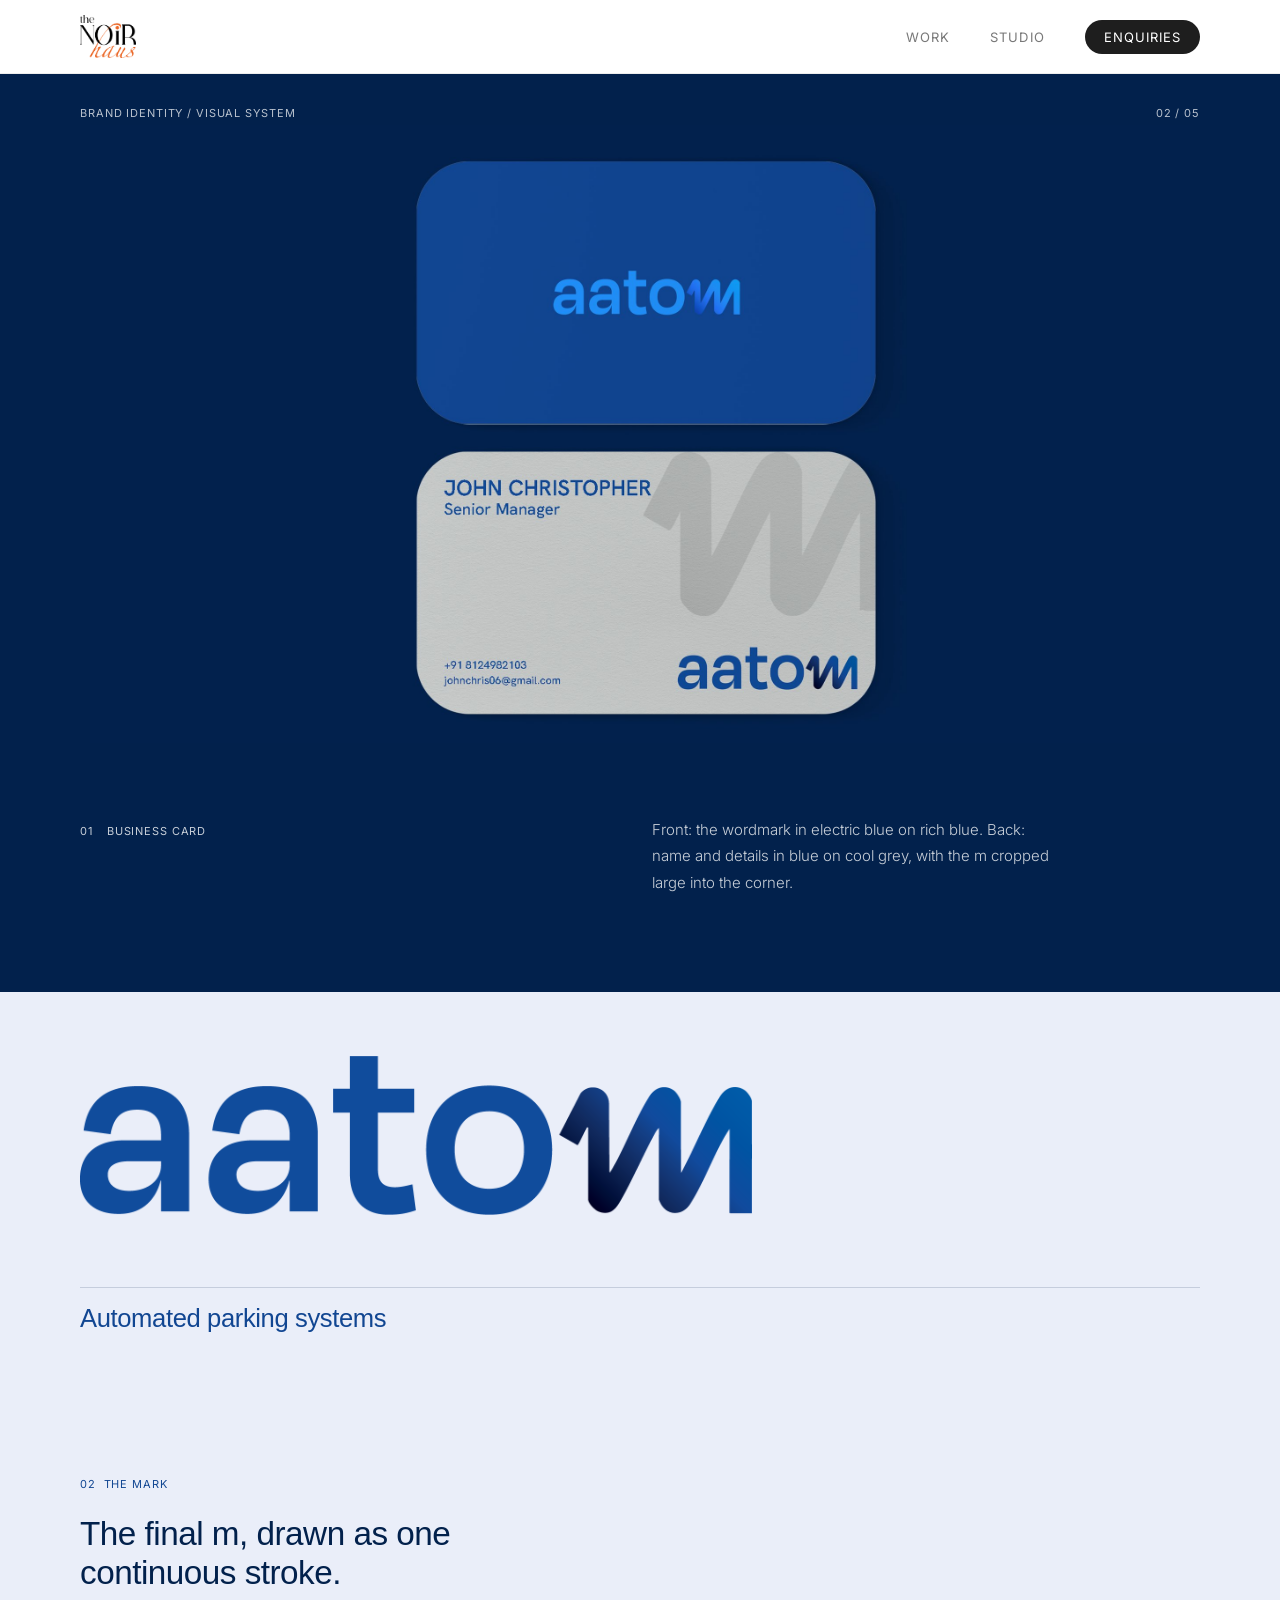
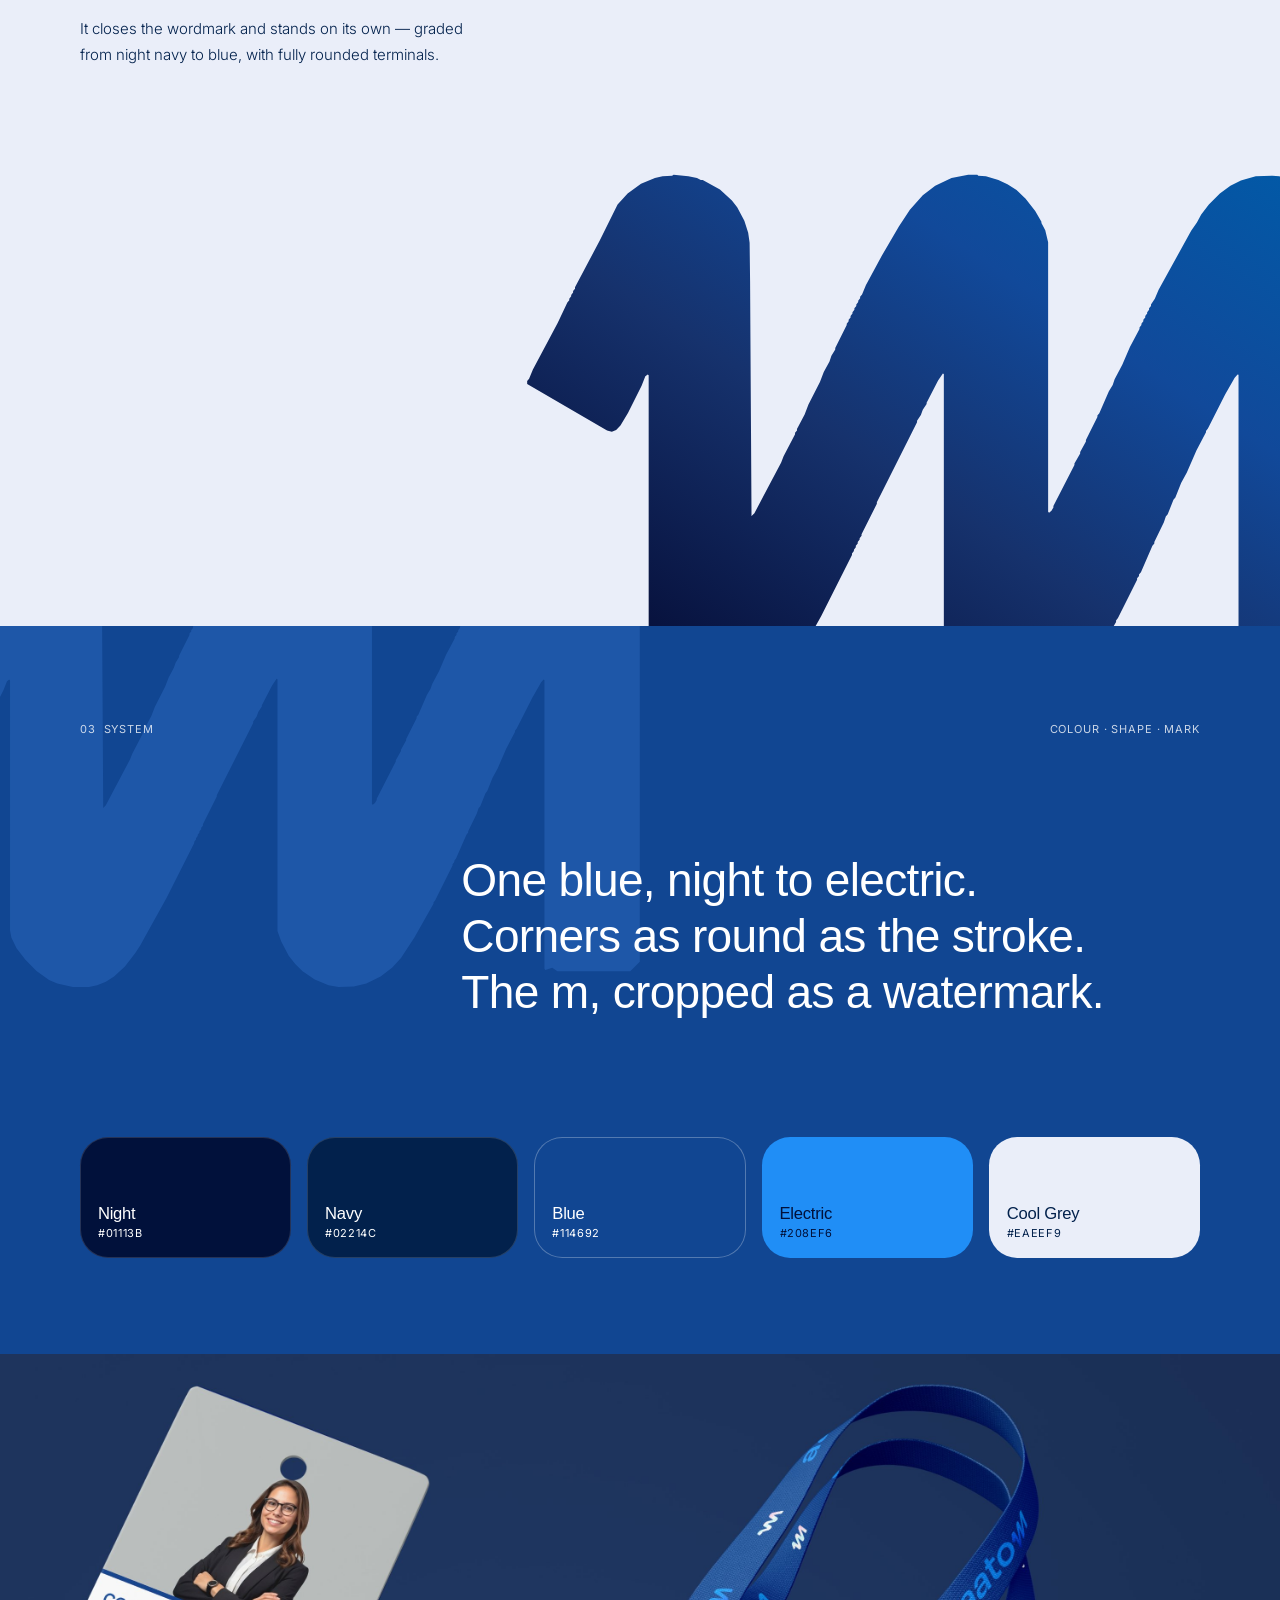
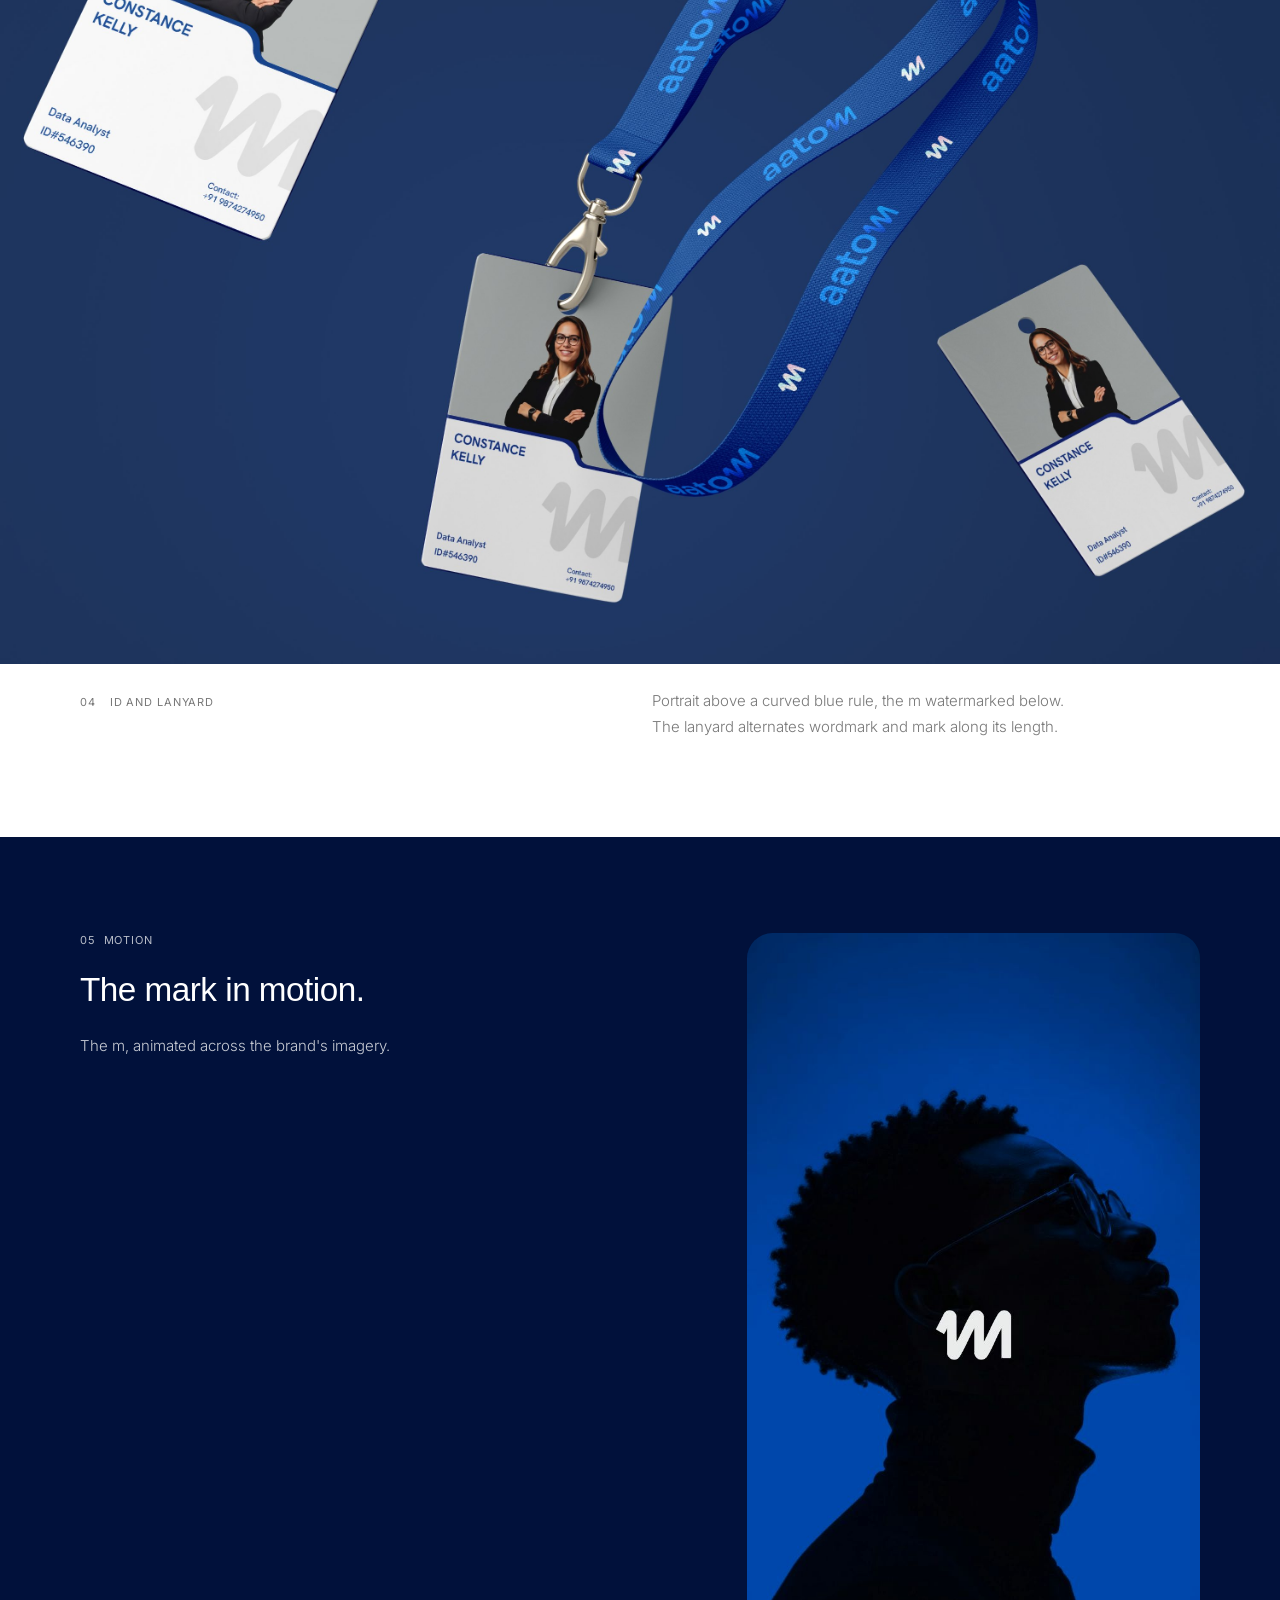
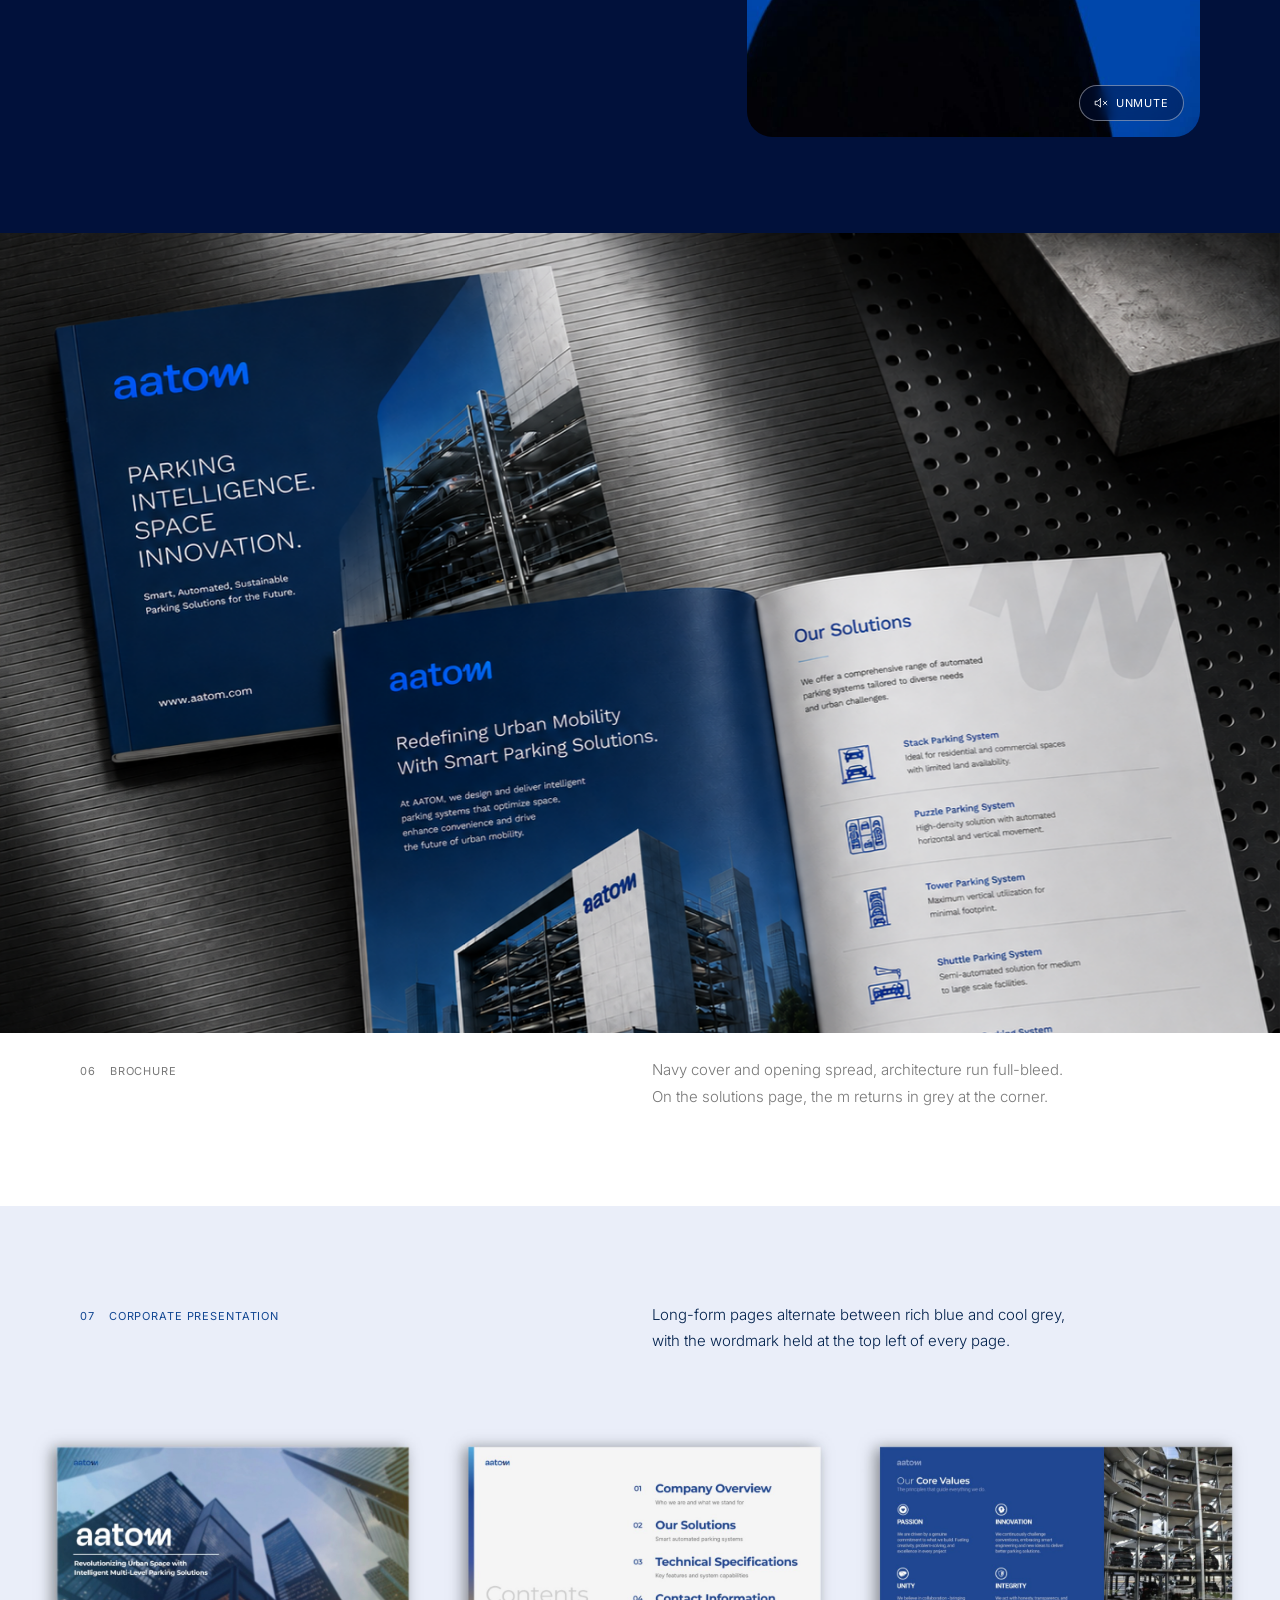
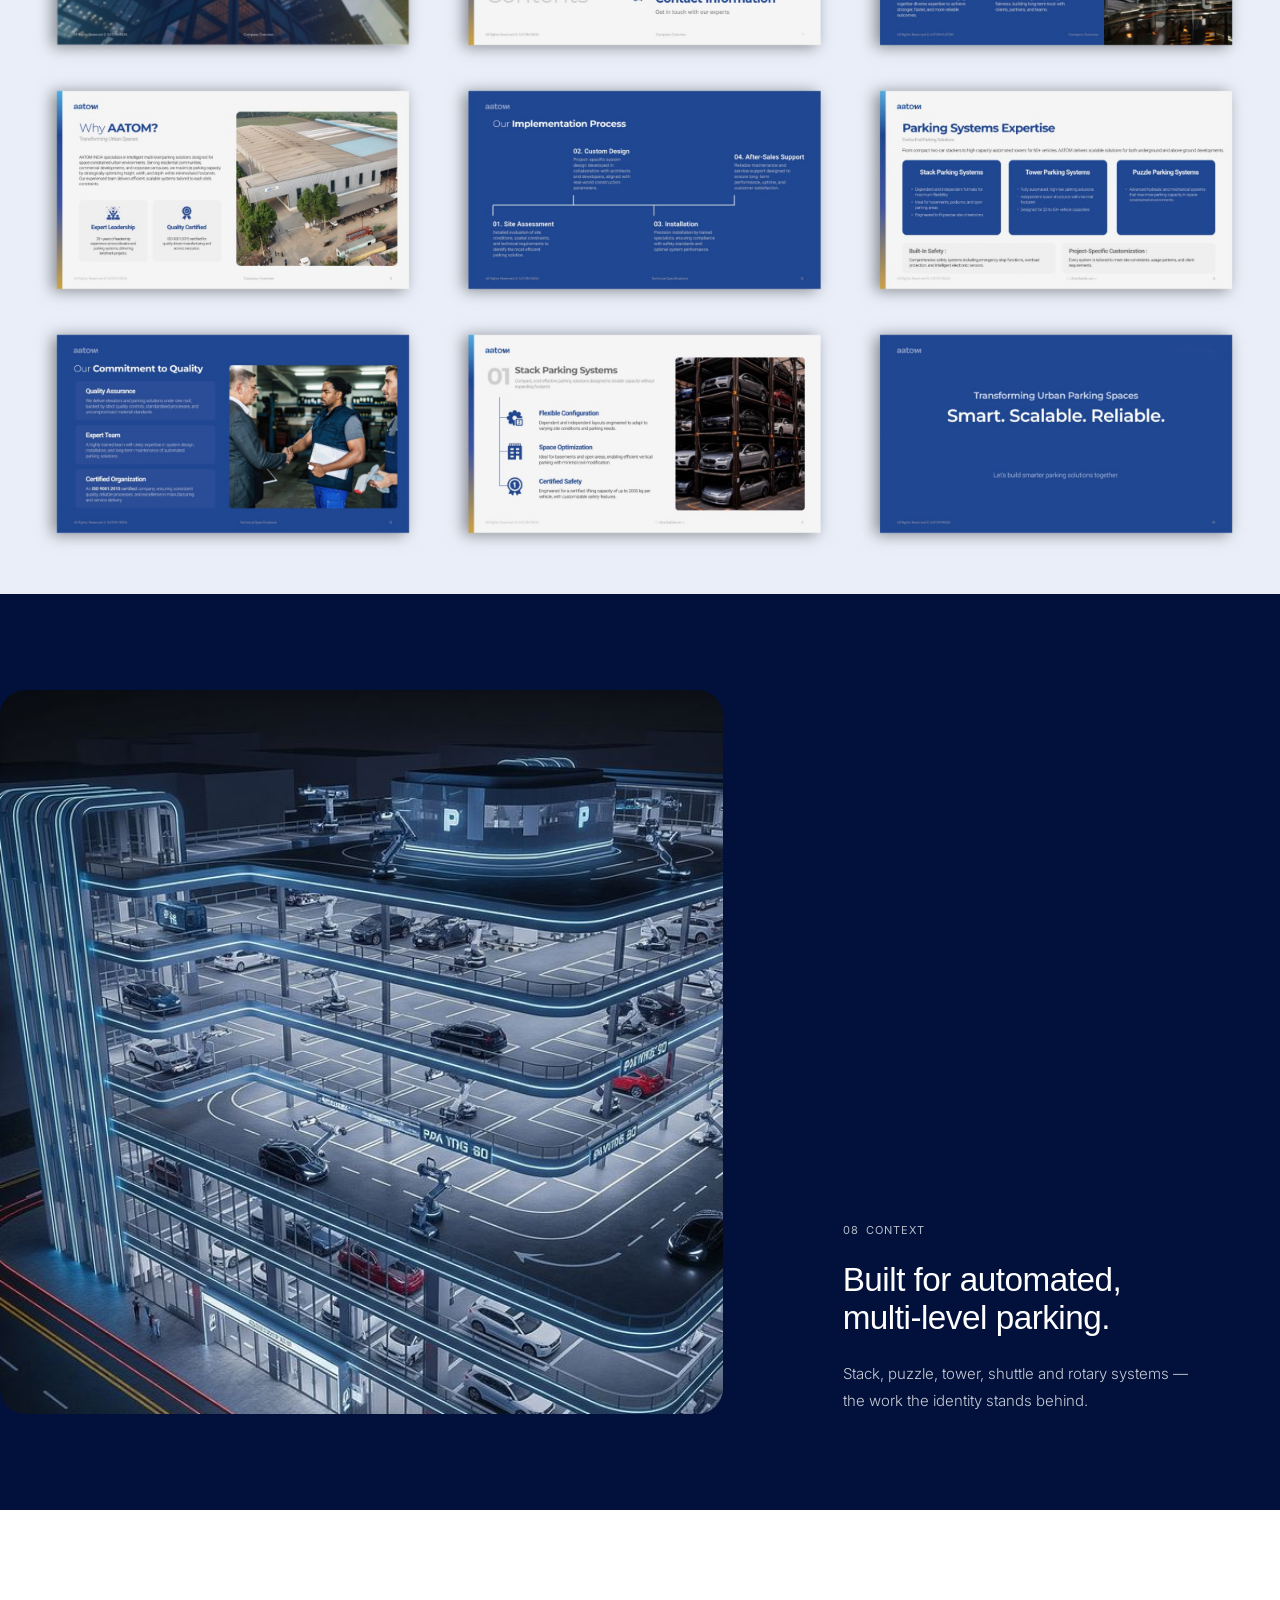
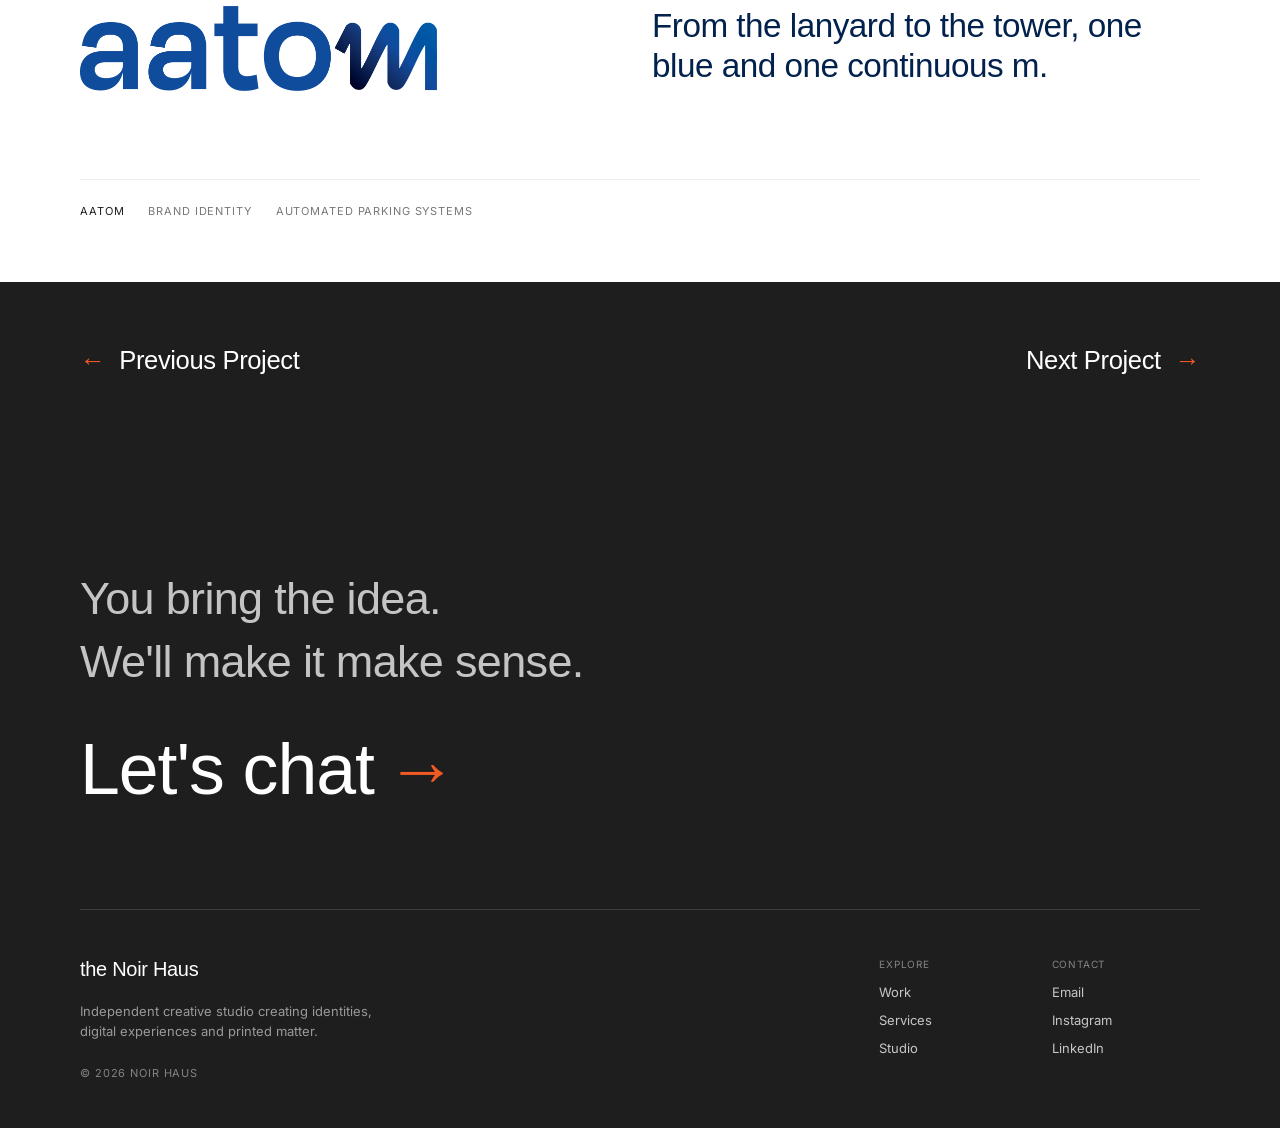
==== project/AATOM - Project Page.dc.html @ 548d67fd "Add Adoro and AATOM case study pages, and an Enquire form page Brings in three new pages from the la" ====
<!DOCTYPE html>
<html lang="en">
<head>
<meta charset="UTF-8">
<title>AATOM — The Noir Haus</title>
<link rel="stylesheet" href="_ds/the-noir-haus-design-system-ba36cd91-7f9a-45d4-92bb-fae37fb37674/tokens/colors.css">
<link rel="stylesheet" href="_ds/the-noir-haus-design-system-ba36cd91-7f9a-45d4-92bb-fae37fb37674/tokens/typography.css">
<link rel="stylesheet" href="_ds/the-noir-haus-design-system-ba36cd91-7f9a-45d4-92bb-fae37fb37674/tokens/spacing.css">
<link rel="stylesheet" href="_ds/the-noir-haus-design-system-ba36cd91-7f9a-45d4-92bb-fae37fb37674/tokens/effects.css">
<style>
*{box-sizing:border-box;margin:0;padding:0}
html,body{background:var(--bg-page);color:var(--text-primary);font-family:var(--font-sans)}
body{min-height:100vh;display:flex;flex-direction:column;position:relative;overflow-x:hidden}
a{color:inherit;text-decoration:none}
a:hover{color:var(--accent)}
.grid{display:grid;grid-template-columns:repeat(12,1fr);gap:var(--space-5);max-width:var(--container-max);width:100%;margin:0 auto;padding:0 60px}

header.site{padding:14px 0;border-bottom:1px solid var(--border-subtle);position:sticky;top:0;background:var(--bg-page);z-index:30;transform:translateY(0);transition:transform .5s cubic-bezier(.16,.8,.24,1)}
header.site.nav-hidden{transform:translateY(-100%)}
header.site .grid{align-items:center}
.logo{grid-column:1/5;display:flex;align-items:center}
.logo img{height:57px;width:auto;display:block}
nav.primary{grid-column:9/13;display:flex;align-items:center;justify-content:flex-end;gap:40px}
nav.primary a{position:relative;font-size:13px;font-weight:var(--fw-regular);letter-spacing:var(--ls-wide);text-transform:uppercase;color:var(--text-secondary);transition:color .5s cubic-bezier(.16,.8,.24,1)}
nav.primary a::after{content:"";position:absolute;left:0;right:0;bottom:-6px;width:4px;height:4px;margin:0 auto;border-radius:50%;background:var(--accent);opacity:0;transform:scale(.4);transition:opacity .5s cubic-bezier(.16,.8,.24,1),transform .5s cubic-bezier(.16,.8,.24,1)}
nav.primary a:hover::after,nav.primary a:active::after{opacity:1;transform:scale(1)}
.nav-cta{border:1px solid var(--border-strong);padding:8px 18px;border-radius:240px;background:var(--noir-950);color:#fff!important;transition:background .5s cubic-bezier(.16,.8,.24,1)}
.nav-cta::after{display:none}
.nav-cta:hover,.nav-cta:active{background:var(--accent);border-color:var(--accent);color:#fff!important}
.menu-toggle{display:none;grid-column:12/13;justify-self:end;width:32px;height:22px;position:relative;background:none;border:none;padding:0;cursor:pointer;z-index:21}
.menu-toggle span{position:absolute;left:6px;top:10px;width:20px;height:2px;background:var(--text-primary);transition:transform .35s,opacity .35s,background .35s}
.menu-toggle span::before,.menu-toggle span::after{content:"";position:absolute;left:0;height:2px;background:var(--text-primary);transition:transform .35s,width .35s,left .35s}
.menu-toggle span::before{top:-8px;width:26px;left:-4px}
.menu-toggle span::after{top:8px;width:16px;left:2px}
.menu-toggle.open span{background:transparent}
.menu-toggle.open span::before{top:0;left:-6px;width:24px;transform:rotate(45deg)}
.menu-toggle.open span::after{top:0;left:-6px;width:24px;transform:rotate(-45deg)}
.menu-toggle.open span::before,.menu-toggle.open span::after{background:var(--text-primary)}

.scroll-top{position:fixed;right:24px;bottom:24px;width:48px;height:48px;border-radius:50%;background:var(--noir-950);border:1px solid var(--border-strong);color:#fff;display:flex;align-items:center;justify-content:center;cursor:pointer;z-index:40;opacity:0;visibility:hidden;transform:translateY(8px);transition:opacity .4s,transform .4s,background .4s}
.scroll-top.visible{opacity:1;visibility:visible;transform:translateY(0)}
.scroll-top:hover{background:var(--accent);border-color:var(--accent)}
.scroll-top svg{width:18px;height:18px}
@media (max-width:640px){.scroll-top{right:16px;bottom:16px;width:44px;height:44px}}

main{flex:1}
img{display:block;max-width:100%}

/* aatom */
:root{--at-night:#01113B;--at-navy:#02214C;--at-blue:#114692;--at-electric:#208EF6;--at-grey:#EAEEF9;--at-id:#1E345D;--bleed-l:calc(max(0px,(100vw - var(--container-max))/2) + 60px)}
main{overflow-x:clip}
.k{display:flex;gap:14px;align-items:baseline;font-size:11px;letter-spacing:var(--ls-wide);text-transform:uppercase}
img.art{display:block;width:100%;height:auto}
.full{position:relative;width:100%;overflow:hidden}
.full>img{width:100%;height:100%;object-fit:cover}
.cap{padding:var(--space-5) 0 var(--space-9)}
.cap .grid{align-items:baseline}
.cap .k{grid-column:1/6;color:var(--text-secondary)}
.cap p{grid-column:7/13;font-size:15px;font-weight:300;line-height:1.75;color:var(--text-secondary);max-width:46ch}
.at-h{font-family:var(--font-display);font-size:clamp(1.6rem,2.6vw,2.4rem);line-height:1.15;letter-spacing:var(--ls-heading)}
.at-p{font-size:15px;font-weight:300;line-height:1.75;max-width:44ch}
.op{background:var(--at-grey);color:var(--at-navy);padding:var(--space-8) 0 var(--space-7)}
.op .k{grid-column:1/13;justify-content:space-between;color:rgba(255,255,255,.72)}
.op-wm{grid-column:1/13;margin-top:var(--space-9)}
.op-wm img.art{width:60%}
.op-row{grid-column:1/13;display:flex;justify-content:space-between;align-items:baseline;gap:var(--space-5);margin-top:var(--space-7);padding-top:var(--space-4);border-top:1px solid rgba(255,255,255,.18)}
.op-row span{font-family:var(--font-display);font-size:clamp(1.15rem,2vw,1.75rem);letter-spacing:var(--ls-heading)}
.op-row span:last-child{color:rgba(255,255,255,.72)}
.op .op-row{border-top-color:rgba(2,33,76,.16)}
.op .op-row span{color:var(--at-blue)!important}
.bc{background:var(--at-navy);aspect-ratio:16/9;max-height:108vh}
.bc>img{transform:scale(.86)}
.cap.cap-navy{background:var(--at-navy);margin-top:-1px}
.cap.cap-navy .k,.cap.cap-navy p{color:rgba(255,255,255,.78)}
.hero-k{position:absolute;left:0;right:0;top:0;padding-top:var(--space-6);color:rgba(255,255,255,.72)}
.hero-k .k{grid-column:1/13;justify-content:space-between}
.op .op-wm{margin-top:0}
.mk{background:var(--at-grey);color:var(--at-navy);position:relative;overflow:hidden;padding:var(--space-9) 0;min-height:min(104vh,66vw)}
.mk>.grid{position:relative;z-index:1}
.mk-txt{grid-column:1/6;display:flex;flex-direction:column;gap:var(--space-5)}
.mk-txt .k{color:var(--at-blue)}
.mk-m{position:absolute;right:-5vw;bottom:-7vw;width:min(64vw,1100px)}
.sy{background:var(--at-blue);color:#fff;position:relative;overflow:hidden;padding:var(--space-9) 0}
.sy>.grid{position:relative;z-index:1}
.sy-wm{position:absolute;left:-8vw;top:-10vw;width:min(58vw,980px);aspect-ratio:428/283;background:#1E57A8;-webkit-mask:url(assets/aatom/mark.svg) center/contain no-repeat;mask:url(assets/aatom/mark.svg) center/contain no-repeat}
.sy .k{grid-column:1/13;justify-content:space-between;color:rgba(255,255,255,.78)}
.sy ul{grid-column:5/13;list-style:none;margin-top:var(--space-9);display:flex;flex-direction:column;gap:6px;font-family:var(--font-display);font-size:clamp(1.8rem,3.6vw,3.4rem);line-height:1.08;letter-spacing:var(--ls-heading)}
.sw{grid-column:1/13;margin-top:var(--space-9);display:grid;grid-template-columns:repeat(5,minmax(0,1fr));gap:var(--space-4)}
.sw>div{aspect-ratio:1.75/1;border-radius:clamp(14px,2.2vw,32px);padding:clamp(12px,1.4vw,20px);display:flex;flex-direction:column;justify-content:flex-end;gap:2px}
.sw .n{font-family:var(--font-display);font-size:clamp(.95rem,1.3vw,1.2rem);letter-spacing:var(--ls-heading)}
.sw .x{font-size:11px;letter-spacing:.06em}
.idc{background:var(--at-id);aspect-ratio:4500/3200;max-height:112vh}
.mo{background:var(--at-night);color:#fff;padding:var(--space-9) 0}
.mo .grid{align-items:center}
.mo-txt{grid-column:1/6;display:flex;flex-direction:column;gap:var(--space-5);align-self:start}
.mo-txt .k{color:rgba(255,255,255,.72)}
.mo-txt .at-p{color:rgba(255,255,255,.78)}
.mo-v{grid-column:8/13;aspect-ratio:9/16;max-height:96vh;background:#00275F;overflow:hidden;justify-self:end;width:100%;border-radius:clamp(16px,2vw,28px)}
.cx-img{border-radius:clamp(16px,2vw,28px);overflow:hidden}
.mo-v .mo-seq{display:block;width:100%;height:100%;object-fit:cover}
.mo-snd[hidden]{display:none!important}
.mo-v video{display:block;width:100%;height:100%;object-fit:cover}
.mo-v{position:relative}
.mo-snd{position:absolute;right:16px;bottom:16px;min-height:36px;padding:0 14px;display:flex;align-items:center;gap:8px;border-radius:240px;border:1px solid rgba(255,255,255,.4);background:rgba(1,17,59,.45);backdrop-filter:blur(6px);-webkit-backdrop-filter:blur(6px);color:#fff;font:inherit;font-size:11px;letter-spacing:var(--ls-wide);text-transform:uppercase;cursor:pointer;transition:background .4s,border-color .4s}
.mo-snd:hover{background:rgba(1,17,59,.7);border-color:#fff}
.mo-snd svg{width:14px;height:14px}
.mo-snd .on{display:none}.mo-snd[aria-pressed="true"] .on{display:inline}.mo-snd[aria-pressed="true"] .off{display:none}
.pk{background:#2b2b2b;aspect-ratio:16/10;max-height:112vh}
.pk>img{position:absolute;left:0;top:0;width:100%;height:auto;will-change:transform}
.dk{background:var(--at-grey);color:var(--at-navy);padding-top:var(--space-9)}
.dk .grid{align-items:baseline}
.dk .k{grid-column:1/6;color:var(--at-blue)}
.dk p{grid-column:7/13;font-size:15px;font-weight:300;line-height:1.75;max-width:46ch}
.dk img{width:100%;height:auto;margin-top:var(--space-6)}
.cx{background:var(--at-night);color:#fff;padding:var(--space-9) 0}
.cx .grid{align-items:end}
.cx-img{grid-column:1/8;margin-left:calc(-1*var(--bleed-l));aspect-ratio:1/1;overflow:hidden}
.cx-img img{width:100%;height:100%;object-fit:cover;transform:scale(1.1);transform-origin:0 0}
.cx-txt{grid-column:9/13;display:flex;flex-direction:column;gap:var(--space-5)}
.cx-txt .k{color:rgba(255,255,255,.72)}
.cx-txt .at-p{color:rgba(255,255,255,.78)}
.cz{padding:var(--space-9) 0 var(--space-8)}
.cz-wm{grid-column:1/5}
.cz-p{grid-column:7/13;font-family:var(--font-display);font-size:clamp(1.5rem,2.6vw,2.4rem);line-height:1.2;letter-spacing:var(--ls-heading);color:var(--at-navy)}
.cz-meta{grid-column:1/13;margin-top:var(--space-8);padding-top:var(--space-5);border-top:1px solid var(--border-subtle);display:flex;gap:24px;font-size:11px;letter-spacing:var(--ls-wide);text-transform:uppercase;color:var(--text-secondary)}
.cz-meta strong{color:var(--text-primary);font-weight:var(--fw-regular)}
/* next project */
.next-project{padding:var(--space-8) 0 var(--space-9);background:var(--bg-inverse);width:100vw;margin-left:calc(50% - 50vw)}
.next-inner{grid-column:1/13;display:flex;align-items:center;justify-content:space-between;gap:var(--space-6)}
.next-label{font-size:10px;letter-spacing:var(--ls-wide);text-transform:uppercase;color:rgba(255,255,255,.5)}
.next-link{font-family:var(--font-display);font-weight:var(--fw-regular);font-size:clamp(1.8rem,4vw,3rem);letter-spacing:var(--ls-heading);color:var(--text-on-dark);display:inline-flex;align-items:center;gap:14px;transition:color .5s cubic-bezier(.16,.8,.24,1)}
.next-link:hover{color:var(--accent)}
.next-link .arrow{color:var(--accent);transition:transform .5s cubic-bezier(.16,.8,.24,1)}
.next-link:hover .arrow{transform:translateX(10px)}
.next-link{font-size:clamp(1.25rem,2vw,1.75rem)!important;font-weight:var(--fw-regular)}
.next-link.prev:hover .arrow{transform:translateX(-10px)}

.site-footer{background:var(--bg-inverse);width:100vw;margin-left:calc(50% - 50vw);position:relative;z-index:1;padding:var(--space-9) 0 var(--space-7);overflow:hidden}
.site-footer .grid{row-gap:0}
.ft-cta-row{grid-column:1/13;display:flex;justify-content:space-between;align-items:flex-end;gap:var(--space-6)}
.ft-cta-sub{font-family:var(--font-display);font-weight:var(--fw-regular);font-size:clamp(1rem,1.6vw,1.3rem);line-height:1.4;letter-spacing:var(--ls-heading);color:rgba(255,255,255,.55);text-align:right;max-width:32ch}
.ft-cta{display:flex;align-items:baseline;gap:var(--space-3);width:fit-content;font-family:var(--font-display);font-weight:var(--fw-regular);letter-spacing:var(--ls-heading);font-size:clamp(2.6rem,5.6vw,4.8rem);color:var(--text-on-dark);transition:color .5s cubic-bezier(.16,.8,.24,1)}
.ft-cta .arrow{color:var(--accent);transition:transform .5s cubic-bezier(.16,.8,.24,1)}
.ft-cta:hover{color:var(--accent)}
.ft-cta:hover .arrow{transform:translateX(10px)}
.ft-cta:active{opacity:.8}
.ft-divider{grid-column:1/13;border-top:1px solid rgba(255,255,255,.14);margin-top:var(--space-8)}
.ft-brand{grid-column:1/6;margin-top:var(--space-7);display:flex;flex-direction:column;gap:12px}
.ft-brand-name{font-family:var(--font-display);font-weight:var(--fw-regular);font-size:var(--fs-h4);letter-spacing:var(--ls-heading);color:var(--text-on-dark)}
.ft-brand-desc{font-size:13px;line-height:1.6;color:rgba(255,255,255,.55);max-width:38ch}
.ft-copy{font-size:11px;letter-spacing:var(--ls-wide);text-transform:uppercase;color:rgba(255,255,255,.45);margin-top:4px}
.ft-group{grid-column:span 3;margin-top:var(--space-7);display:flex;flex-direction:column;gap:12px}
.ft-explore{grid-column:7/10}
.ft-contact{grid-column:10/13}
.ft-group-label{font-size:10px;letter-spacing:var(--ls-wide);text-transform:uppercase;color:rgba(255,255,255,.45);margin-bottom:2px}
.ft-group a{font-size:13px;color:rgba(255,255,255,.75);transition:color .5s cubic-bezier(.16,.8,.24,1);width:fit-content}
.ft-group a:hover{color:var(--accent)}
.ft-br{display:none}
@media (min-width:1025px){.ft-cta-sub{text-align:left;font-size:45px}.ft-cta{width:488px;height:152px;align-items:center}.ft-brand{gap:20px}.ft-br{display:inline}}

@media (max-width:1024px){
.grid{gap:var(--space-4)}
header.site{padding:var(--space-5) 0}
.logo{grid-column:1/6}
nav.primary{grid-column:6/13;gap:var(--space-5)}
nav.primary a{font-size:12px}
.site-footer{padding:var(--space-8) 0 var(--space-6)}
.ft-cta-row{flex-direction:column;align-items:flex-start;gap:var(--space-4)}
.ft-cta-sub{text-align:left;max-width:60%;box-sizing:border-box;font-size:32px}
.ft-cta{width:fit-content;white-space:nowrap;font-size:clamp(40px,8.8vw,88px)}
.ft-brand{display:contents}
.ft-brand-name{grid-column:1/13;margin-top:var(--space-6);order:1;font-size:clamp(22px,3.4vw,28px)}
.ft-brand-desc{grid-column:1/13;order:2}
.ft-copy{grid-column:1/13;order:5;margin-top:var(--space-6)}
.ft-group-label{font-size:clamp(11px,1.5vw,13px)}
.ft-group a{font-size:clamp(15px,2vw,18px)}
.ft-explore{grid-column:1/7;margin-top:var(--space-6);order:3}
.ft-contact{grid-column:7/13;margin-top:var(--space-6);order:4}
.next-inner{flex-direction:row;align-items:center;gap:var(--space-4)}
}
@media (max-width:640px){
.grid{gap:0;padding:0 var(--space-5)}
header.site{padding:var(--space-5) 0}
.logo{grid-column:1/9}
.logo img{height:35px}
.menu-toggle{display:block}
body.menu-open{overflow:hidden}
body.menu-open header.site,body.menu-open header.site.nav-hidden{transform:none!important}
body.menu-open header.site{z-index:25}
nav.primary{position:fixed;top:0;left:0;right:0;height:66.67vh;z-index:20;background:#fff;display:flex;flex-direction:column;justify-content:center;align-items:flex-start;gap:0;padding:32px;visibility:hidden;opacity:0;transform:translateY(-12px);box-shadow:0 40px 80px -20px rgba(30,30,30,.35);transition:opacity .5s cubic-bezier(.16,.8,.24,1),transform .5s cubic-bezier(.16,.8,.24,1),visibility 0s linear .5s}
nav.primary.open{visibility:visible;opacity:1;transform:translateY(0);transition:opacity .5s cubic-bezier(.16,.8,.24,1),transform .5s cubic-bezier(.16,.8,.24,1)}
nav.primary a{color:var(--text-primary);font-size:32px;text-transform:none;letter-spacing:0;font-family:var(--font-display);padding:14px 0;width:100%;border-bottom:1px solid var(--border-subtle);opacity:0;transform:translateY(16px);transition:opacity .5s cubic-bezier(.16,.8,.24,1),transform .5s cubic-bezier(.16,.8,.24,1)}
nav.primary.open a{opacity:1;transform:translateY(0)}
nav.primary.open a:nth-child(1){transition-delay:.08s}
nav.primary.open a:nth-child(2){transition-delay:.15s}
nav.primary.open a:nth-child(3){transition-delay:.22s}
.nav-cta{margin-top:24px;background:none;border:1px solid var(--border-strong);border-radius:240px;padding:12px 28px;width:auto;text-align:center;font-size:14px!important;color:var(--text-primary)!important}
.nav-cta:hover,.nav-cta:active{background:var(--accent);border-color:var(--accent)}
nav.primary a:not(.nav-cta)::after{left:auto;right:0;bottom:auto;top:50%;transform:translateY(-50%) scale(.4);margin:0}
nav.primary a:not(.nav-cta):hover::after,nav.primary a:not(.nav-cta):active::after{opacity:1;transform:translateY(-50%) scale(1)}
.next-project{padding:var(--space-6) 0 var(--space-7)}
.next-link{font-size:clamp(1.6rem,7vw,2.2rem)}
.site-footer{padding:var(--space-7) 0 var(--space-6)}
.ft-cta-sub{font-size:20px;max-width:none}
.ft-divider{margin-top:var(--space-6)}
.ft-brand{margin-top:var(--space-6);gap:10px}
.ft-brand-name{font-size:clamp(20px,5vw,24px)}
.ft-brand-desc{font-size:clamp(13px,3.4vw,14px)}
.ft-copy{padding-bottom:45px;font-size:11px;margin-top:var(--space-5)}
.ft-group-label{font-size:11px}
.ft-group a{font-size:clamp(14px,3.6vw,16px)}
.ft-explore,.ft-contact{grid-column:1/13;margin-top:var(--space-5)}
}

@media (max-width:1024px){
.mk{min-height:0;padding-bottom:62vw}.mk-txt{grid-column:1/9}.mk-m{width:78vw;right:-6vw;bottom:-6vw}
.sy ul{grid-column:1/13}.sy-wm{width:80vw}
.sw{grid-template-columns:repeat(3,minmax(0,1fr))}
.mo-txt{grid-column:1/7}.mo-v{grid-column:8/13}
.cx-img{grid-column:1/13;margin-right:calc(-1*var(--bleed-l))}.cx-txt{grid-column:1/10;margin-top:var(--space-6)}
.cz-wm{grid-column:1/7}.cz-p{grid-column:1/13;margin-top:var(--space-6)}
}
@media (max-width:640px){
:root{--bleed-l:var(--space-5)}
.next-project{padding:var(--space-5) 0 var(--space-6)}
.next-inner{gap:var(--space-3)}
.next-link{font-size:15px!important;gap:8px;white-space:nowrap;min-height:44px}
.next-link:hover .arrow{transform:translateX(4px)}.next-link.prev:hover .arrow{transform:translateX(-4px)}
.cap{padding:var(--space-4) 0 var(--space-8)}
.cap .k,.cap p{grid-column:1/13}.cap p{margin-top:var(--space-3)}
.op{padding:var(--space-7) 0 var(--space-6)}
.op-wm{margin-top:var(--space-8)}
.op-row{flex-direction:column;gap:4px;margin-top:var(--space-6)}
.bc,.idc{aspect-ratio:4/5;max-height:none}
.idc img{object-position:58% 50%}
.mk{padding:var(--space-8) 0 84vw}.mk-txt{grid-column:1/13}.mk-m{width:104vw;right:-14vw;bottom:-8vw}
.sy{padding:var(--space-8) 0}.sy .k{flex-direction:column;gap:4px}.sy ul{margin-top:var(--space-8)}.sy-wm{width:110vw;left:-20vw;top:-16vw}
.sw{grid-template-columns:repeat(2,minmax(0,1fr));gap:var(--space-3);margin-top:var(--space-8)}
.sw>div:last-child{grid-column:1/3;aspect-ratio:3.6/1}
.mo{padding:var(--space-8) 0}.mo-txt{grid-column:1/13}.mo-v{grid-column:1/13;margin-top:var(--space-7);max-height:none}
.pk{aspect-ratio:auto;max-height:none}.pk>img{position:static;transform:none!important}
.dk{padding-top:var(--space-8)}.dk .k,.dk p{grid-column:1/13}.dk p{margin-top:var(--space-3)}
.dk img{margin-top:var(--space-5)}
.cx{padding:var(--space-8) 0}.cx-txt{grid-column:1/13}
.cz{padding:var(--space-8) 0 var(--space-7)}.cz-wm{grid-column:1/9}.cz-meta{flex-direction:column;gap:8px}
}
</style>
</head>
<body>
<header class="site">
<div class="grid">
<a class="logo" href="index.html" aria-label="The Noir Haus" style="height:45px"><img src="./asset-1-3000-msk4z5c7-dc0f.png" alt="The Noir Haus" style="width:56px;height:43px"></a>
<button class="menu-toggle" aria-label="Menu" aria-expanded="false"><span></span><span></span></button>
<nav class="primary">
<a href="index.html#work">Work</a>
<a href="Studio.html">Studio</a>
<a class="nav-cta" href="Enquire.dc.html">Enquiries</a>
</nav>
</div>
</header>
<main>
<figure class="full bc" data-screen-label="Business cards"><img src="assets/aatom/business-cards.jpg" alt="AATOM business cards, front and back, on deep navy"><figcaption class="hero-k"><div class="grid"><div class="k"><span>Brand Identity / Visual System</span><span>02 / 05</span></div></div></figcaption></figure>
<section class="cap cap-navy"><div class="grid"><div class="k"><span>01</span><span>Business card</span></div><p>Front: the wordmark in electric blue on rich blue. Back: name and details in blue on cool grey, with the m cropped large into the corner.</p></div></section>
<section class="op" data-screen-label="Opening">
<div class="grid">
<h1 class="op-wm" aria-label="AATOM"><img class="art" src="assets/aatom/wordmark-blue.png" alt=""></h1>
<div class="op-row"><span>Automated parking systems</span></div>
</div>
</section>

<section class="mk" data-screen-label="The mark">
<div class="grid">
<div class="mk-txt">
<span class="k"><span>02 &nbsp;The mark</span></span>
<p class="at-h">The final m, drawn as one continuous stroke.</p>
<p class="at-p">It closes the wordmark and stands on its own — graded from night navy to blue, with fully rounded terminals.</p>
</div>
</div>
<img class="mk-m" src="assets/aatom/mark.svg" alt="AATOM m mark">
</section>

<section class="sy" data-screen-label="System">
<div class="sy-wm" aria-hidden="true"></div>
<div class="grid">
<div class="k"><span>03 &nbsp;System</span><span>Colour · Shape · Mark</span></div>
<ul><li>One blue, night to electric.</li><li>Corners as round as the stroke.</li><li>The m, cropped as a watermark.</li></ul>
<div class="sw" aria-label="Colour palette">
<div style="background:#01113B;color:#fff;box-shadow:inset 0 0 0 1px rgba(255,255,255,.14)"><span class="n">Night</span><span class="x">#01113B</span></div>
<div style="background:#02214C;color:#fff;box-shadow:inset 0 0 0 1px rgba(255,255,255,.14)"><span class="n">Navy</span><span class="x">#02214C</span></div>
<div style="background:#114692;color:#fff;box-shadow:inset 0 0 0 1px rgba(255,255,255,.28)"><span class="n">Blue</span><span class="x">#114692</span></div>
<div style="background:#208EF6;color:#01113B"><span class="n">Electric</span><span class="x">#208EF6</span></div>
<div style="background:#EAEEF9;color:#02214C"><span class="n">Cool Grey</span><span class="x">#EAEEF9</span></div>
</div>
</div>
</section>

<figure class="full idc" data-screen-label="ID and lanyard"><img src="assets/aatom/id-lanyard.jpg" alt="AATOM employee ID cards and printed lanyard"></figure>
<section class="cap"><div class="grid"><div class="k"><span>04</span><span>ID and lanyard</span></div><p>Portrait above a curved blue rule, the m watermarked below. The lanyard alternates wordmark and mark along its length.</p></div></section>

<section class="mo" data-screen-label="Motion">
<div class="grid">
<div class="mo-txt">
<span class="k"><span>05 &nbsp;Motion</span></span>
<p class="at-h">The mark in motion.</p>
<p class="at-p">The m, animated across the brand's imagery.</p>
</div>
<div class="mo-v"><video src="assets/aatom/logo-motion.mp4" poster="assets/aatom/motion-poster.jpg" muted autoplay loop playsinline webkit-playsinline preload="auto" aria-label="AATOM logo animation"></video><button class="mo-snd" type="button" aria-pressed="false" aria-label="Unmute video"><svg viewBox="0 0 24 24" fill="none" stroke="currentColor" stroke-width="1.5" stroke-linecap="round" stroke-linejoin="round"><polygon points="11 5 6 9 2 9 2 15 6 15 11 19 11 5"></polygon><g class="off"><line x1="22" y1="9" x2="16" y2="15"></line><line x1="16" y1="9" x2="22" y2="15"></line></g><g class="on"><path d="M15.5 8.5a5 5 0 0 1 0 7"></path><path d="M19 5a10 10 0 0 1 0 14"></path></g></svg><span class="off">Unmute</span><span class="on">Mute</span></button></div>
</div>
</section>

<figure class="full pk" data-screen-label="Brochure"><img src="assets/aatom/brochure-v2.png" alt="AATOM brochure cover and opening spread"></figure>
<section class="cap"><div class="grid"><div class="k"><span>06</span><span>Brochure</span></div><p>Navy cover and opening spread, architecture run full-bleed. On the solutions page, the m returns in grey at the corner.</p></div></section>

<section class="dk" data-screen-label="Presentation">
<div class="grid"><div class="k"><span>07</span><span>Corporate presentation</span></div><p>Long-form pages alternate between rich blue and cool grey, with the wordmark held at the top left of every page.</p></div>
<img src="assets/aatom/presentation-3200.jpg" alt="Nine pages from the AATOM corporate presentation">
</section>

<section class="cx" data-screen-label="Context">
<div class="grid">
<div class="cx-img"><img src="assets/aatom/parking.jpg" alt="Multi-level automated parking structure at night"></div>
<div class="cx-txt">
<span class="k"><span>08 &nbsp;Context</span></span>
<p class="at-h">Built for automated, multi-level parking.</p>
<p class="at-p">Stack, puzzle, tower, shuttle and rotary systems — the work the identity stands behind.</p>
</div>
</div>
</section>

<section class="cz">
<div class="grid">
<div class="cz-wm"><img class="art" src="assets/aatom/wordmark-blue.png" alt="AATOM"></div>
<p class="cz-p">From the lanyard to the tower, one blue and one continuous m.</p>
<div class="cz-meta"><strong>AATOM</strong><span>Brand Identity</span><span>Automated Parking Systems</span></div>
</div>
</section>
</main>

<section class="next-project">
<div class="grid">
<div class="next-inner">
<a class="next-link prev" href="Adoro.dc.html"><span class="arrow">←</span>Previous Project</a>
<a class="next-link" href="index.html#work">Next Project<span class="arrow">→</span></a>
</div>
</div>
</section>

<footer class="site-footer">
<div class="grid">
<div class="ft-cta-row">
<p class="ft-cta-sub" style="color: #FFFFFFBD">You bring the idea.<br>We'll make it make sense.</p>
</div>
<a class="ft-cta" href="mailto:hello@thenoirhaus.com">Let's chat<span class="arrow">→</span></a>
<div class="ft-divider"></div>
<div class="ft-brand">
<p class="ft-brand-name">the Noir Haus</p>
<p class="ft-brand-desc">Independent creative studio creating identities, digital experiences and printed matter.</p>
<p class="ft-copy">© 2026 Noir Haus</p>
</div>
<nav class="ft-group ft-explore">
<p class="ft-group-label">Explore</p>
<a href="index.html#work">Work</a><a href="index.html#services">Services</a><a href="Studio.html">Studio</a>
</nav>
<nav class="ft-group ft-contact">
<p class="ft-group-label">Contact</p>
<a href="mailto:hello@thenoirhaus.com">Email</a><a href="#">Instagram</a><a href="#">LinkedIn</a>
</nav>
</div>
</footer>

<script>
const __mt=document.querySelector('.menu-toggle');if(__mt)__mt.addEventListener('click',function(){const n=document.querySelector('nav.primary');const open=n.classList.toggle('open');this.classList.toggle('open',open);this.setAttribute('aria-expanded',open);document.body.classList.toggle('menu-open',open)});document.querySelectorAll('nav.primary a').forEach(a=>a.addEventListener('click',()=>{const n=document.querySelector('nav.primary'),t=document.querySelector('.menu-toggle');if(!n||!n.classList.contains('open'))return;n.classList.remove('open');if(t){t.classList.remove('open');t.setAttribute('aria-expanded','false')}document.body.classList.remove('menu-open')}));
const __header=document.querySelector('header.site');
let __lastY=window.scrollY,__navTicking=false;
function __navScroll(){__navTicking=false;const y=window.scrollY;const delta=y-__lastY;if(y<=8){__header.classList.remove('nav-hidden')}else if(delta>24){__header.classList.add('nav-hidden');__lastY=y}else if(delta<-90){__header.classList.remove('nav-hidden');__lastY=y}}
window.addEventListener('scroll',()=>{if(!__navTicking){__navTicking=true;requestAnimationFrame(__navScroll)}},{passive:true});
__navScroll();
const __st=document.querySelector('.scroll-top');if(__st){__st.addEventListener('click',()=>window.scrollTo({top:0,behavior:'smooth'}));let __stTick=false;function __stCheck(){__stTick=false;__st.classList.toggle('visible',window.scrollY>window.innerHeight*.6)}window.addEventListener('scroll',()=>{if(!__stTick){__stTick=true;requestAnimationFrame(__stCheck)}},{passive:true});__stCheck()}
</script>
<button class="scroll-top" aria-label="Scroll to top"><svg viewBox="0 0 24 24" fill="none" stroke="currentColor" stroke-width="1.5" stroke-linecap="round" stroke-linejoin="round"><line x1="12" y1="19" x2="12" y2="5"></line><polyline points="5 12 12 5 19 12"></polyline></svg></button>
<script>
(function(){const f=document.querySelector('.pk'),im=f&&f.querySelector('img');if(!im)return;let t=false;
function u(){t=false;const r=f.getBoundingClientRect(),vh=innerHeight,ov=Math.max(0,im.offsetHeight-r.height);if(!ov){im.style.transform='';return}
const c=(vh-r.height)/2,d=Math.min(ov,Math.max(0,c+ov/2-r.top));im.style.transform='translate3d(0,'+(-d)+'px,0)'}
const q=()=>{if(!t){t=true;requestAnimationFrame(u)}};addEventListener('scroll',q,{passive:true});addEventListener('resize',q);im.complete?u():im.addEventListener('load',u)})();
</script>
<script>
(function(){const box=document.querySelector('.mo-v'),v=box&&box.querySelector('video'),b=box&&box.querySelector('.mo-snd');if(!v)return;
v.muted=true;v.defaultMuted=true;v.setAttribute('muted','');
let inView=false,alive=false,seq=null,snd=false;
const au=new Audio('assets/aatom/logo-motion-audio.wav');au.loop=true;au.preload='auto';au.volume=.6;
const aSync=()=>{if(!snd||seq)return;if(Math.abs(au.currentTime-v.currentTime)>.25)au.currentTime=v.currentTime};
v.addEventListener('timeupdate',aSync);v.addEventListener('pause',()=>au.pause());v.addEventListener('play',()=>{if(snd){aSync();au.play().catch(()=>{})}});
const sync=()=>{if(!b)return;b.setAttribute('aria-pressed',String(snd));b.setAttribute('aria-label',snd?'Mute video':'Unmute video')};
if(b)b.addEventListener('click',e=>{e.stopPropagation();snd=!snd;if(snd){if(!seq){au.currentTime=v.currentTime;if(v.paused)v.play().catch(()=>{})}au.play().catch(()=>{snd=false;sync()})}else au.pause();sync()});sync();
v.addEventListener('timeupdate',()=>{if(v.currentTime>0.05)alive=true});
const play=()=>{if(seq){seq.start();if(snd)au.play().catch(()=>{});return}v.muted=true;const pr=v.play();if(pr)pr.catch(()=>{})};
const stop=()=>{au.pause();if(seq)seq.stop();else v.pause()};
function fallback(){if(alive||seq)return;const c=document.createElement('canvas');c.width=360;c.height=640;c.className='mo-seq';c.setAttribute('aria-label','AATOM logo animation');const x=c.getContext('2d');
const sh=[0,1,2].map(i=>{const im=new Image();im.src='assets/aatom/motion-s'+i+'.jpg';return im});const N=71,fps=8;let f=0,raf=0,last=0,on=false;
const draw=()=>{const s=sh[Math.floor(f/24)],k=f%24;if(s.complete&&s.naturalWidth)x.drawImage(s,(k%6)*360,Math.floor(k/6)*640,360,640,0,0,360,640)};
const tick=ts=>{if(!on)return;if(ts-last>=1000/fps){last=ts;draw();f=(f+1)%N}raf=requestAnimationFrame(tick)};
seq={start(){if(on)return;on=true;raf=requestAnimationFrame(tick)},stop(){on=false;cancelAnimationFrame(raf)}};
v.pause();v.style.display='none';box.insertBefore(c,v);sh[0].onload=draw;if(inView)seq.start()}
new IntersectionObserver(e=>e.forEach(x=>{inView=x.isIntersecting;if(inView){play();setTimeout(()=>{if(inView&&!alive)fallback()},2500)}else stop()}),{threshold:.2}).observe(box);
addEventListener('touchend',()=>{if(inView&&!seq&&v.paused)play()},{passive:true});
})();
</script>
</body>
</html>
---- project/_ds/the-noir-haus-design-system-ba36cd91-7f9a-45d4-92bb-fae37fb37674/tokens/colors.css ----
:root{
--noir-950:#1e1e1e;
--noir-700:#3b3b3b;
--noir-400:#8a8a8a;
--noir-100:#f7f7f7;
--noir-0:#ffffff;
--accent-500:#f15a24;
--accent-600:#d64a17;
--accent-100:#fdece3;
--noir-4:rgba(30,30,30,.04);
--noir-8:rgba(30,30,30,.08);
--noir-16:rgba(30,30,30,.16);
--noir-40:rgba(30,30,30,.4);
--noir-60:rgba(30,30,30,.6);
--noir-83:rgba(30,30,30,.83);
--bg-page:var(--noir-0);
--bg-surface:var(--noir-100);
--bg-inverse:var(--noir-950);
--text-primary:var(--noir-950);
--text-secondary:var(--noir-60);
--text-muted:var(--noir-40);
--text-on-dark:var(--noir-0);
--text-on-accent:var(--noir-0);
--border-subtle:var(--noir-8);
--border-default:var(--noir-16);
--border-strong:var(--noir-40);
--accent:var(--accent-500);
--accent-hover:var(--accent-600);
--accent-tint:var(--accent-100);
--focus-ring:rgba(241,90,36,.35);
}
---- project/_ds/the-noir-haus-design-system-ba36cd91-7f9a-45d4-92bb-fae37fb37674/tokens/typography.css ----
@import url('https://fonts.googleapis.com/css2?family=Inter:wght@400..700&display=swap');
@import url('https://api.fontshare.com/v2/css?f[]=clash-grotesk@600,700&display=swap');
:root{
--font-sans:"Inter",ui-sans-serif,-apple-system,BlinkMacSystemFont,"Segoe UI",sans-serif;
--font-display:"Clash Grotesk",ui-sans-serif,-apple-system,BlinkMacSystemFont,"Segoe UI",sans-serif; /* @kind font */
--fw-display-semibold:600; /* @kind other */
--fw-regular:400; /* @kind other */
--fw-medium:500; /* @kind other */
--fw-semibold:600; /* @kind other */
--fw-bold:700; /* @kind other */
--fs-display:4.5rem; /* @kind font */
--fs-h1:2.5rem; /* @kind font */
--fs-h2:2rem; /* @kind font */
--fs-h3:1.5rem; /* @kind font */
--fs-h4:1.25rem; /* @kind font */
--fs-body-lg:1.125rem; /* @kind font */
--fs-body:1rem; /* @kind font */
--fs-small:.875rem; /* @kind font */
--fs-caption:.8125rem; /* @kind font */
--lh-tight:1.05; /* @kind other */
--lh-snug:1.25; /* @kind other */
--lh-normal:1.5; /* @kind other */
--lh-relaxed:1.65; /* @kind other */
--ls-display:-0.03em; /* @kind other */
--ls-heading:-0.015em; /* @kind other */
--ls-normal:-0.006em; /* @kind other */
--ls-wide:.08em; /* @kind other */
--ls-caption:.065em; /* @kind other */
}
---- project/_ds/the-noir-haus-design-system-ba36cd91-7f9a-45d4-92bb-fae37fb37674/tokens/spacing.css ----
:root{
--space-1:4px;
--space-2:8px;
--space-3:12px;
--space-4:16px;
--space-5:24px;
--space-6:32px;
--space-7:48px;
--space-8:64px;
--space-9:96px;
--space-10:128px;
--space-11:160px;
--container-max:1240px;
--container-pad:24px;
}
---- project/_ds/the-noir-haus-design-system-ba36cd91-7f9a-45d4-92bb-fae37fb37674/tokens/effects.css ----
:root{
--radius-none:0px;
--radius-sm:2px;
--radius-md:4px;
--radius-lg:8px;
--radius-xl:12px;
--radius-pill:9999px;
--shadow-none:none;
--shadow-sm:0 1px 2px rgba(30,30,30,.06);
--shadow-md:0 8px 24px rgba(30,30,30,.08);
--shadow-lg:0 24px 64px rgba(30,30,30,.14);
--shadow-inset-dark:rgba(255,255,255,.12) 0 .5px 0 0 inset,rgba(0,0,0,.4) 0 0 0 .5px inset;
--ease-standard:cubic-bezier(.4,0,.2,1); /* @kind other */
--duration-fast:120ms; /* @kind other */
--duration-normal:200ms; /* @kind other */
}
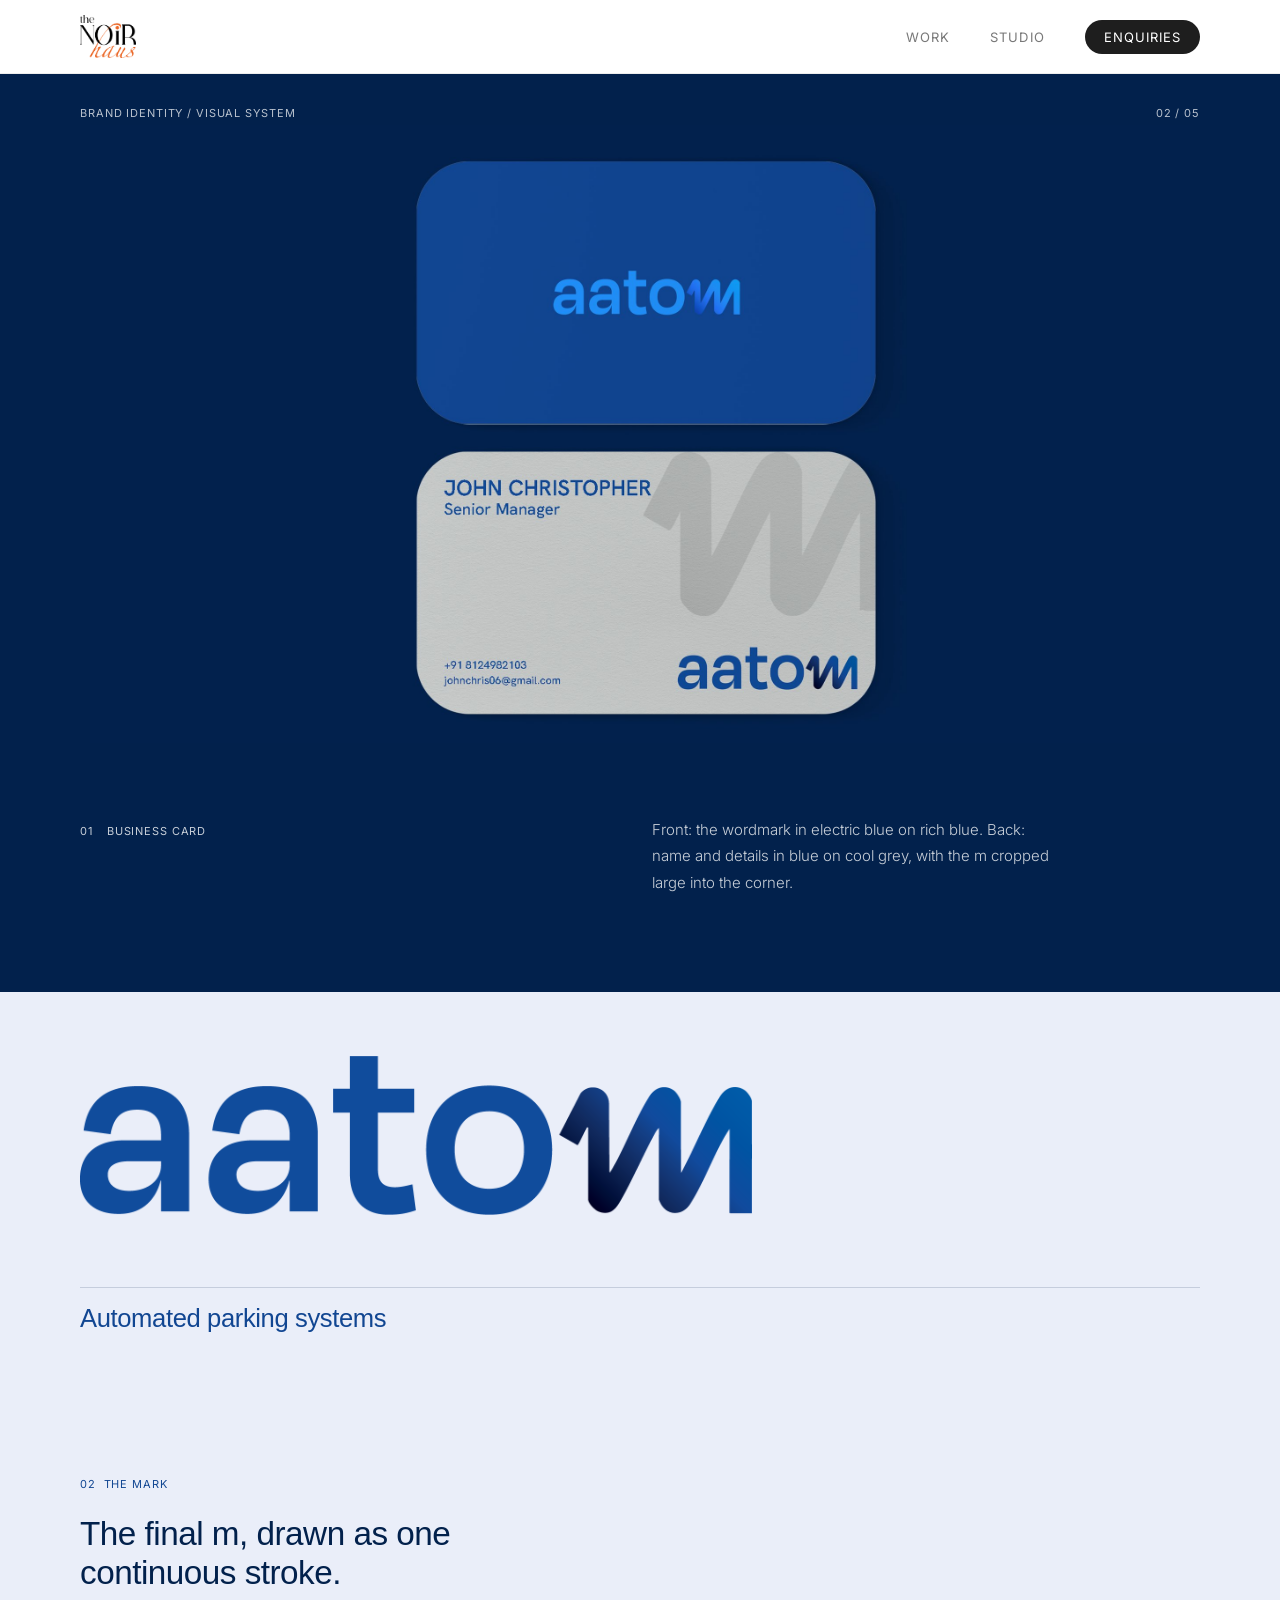
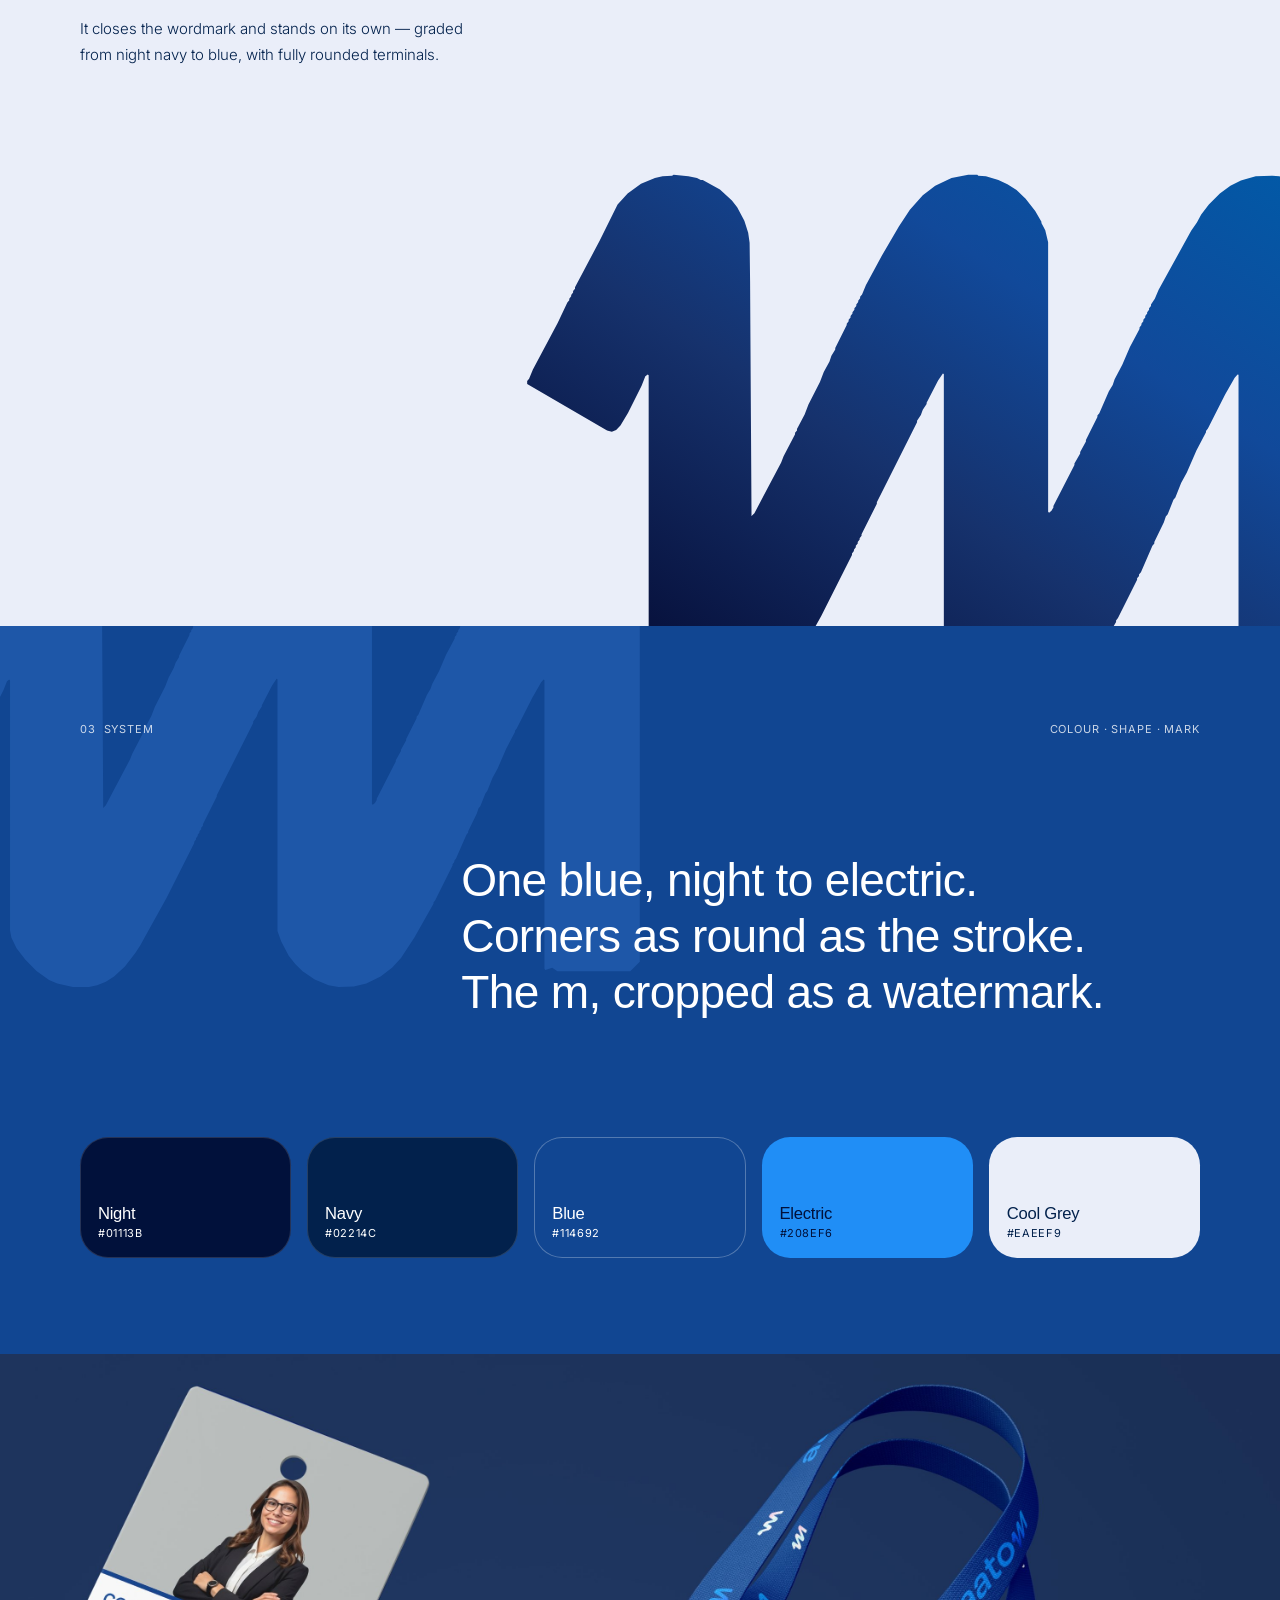
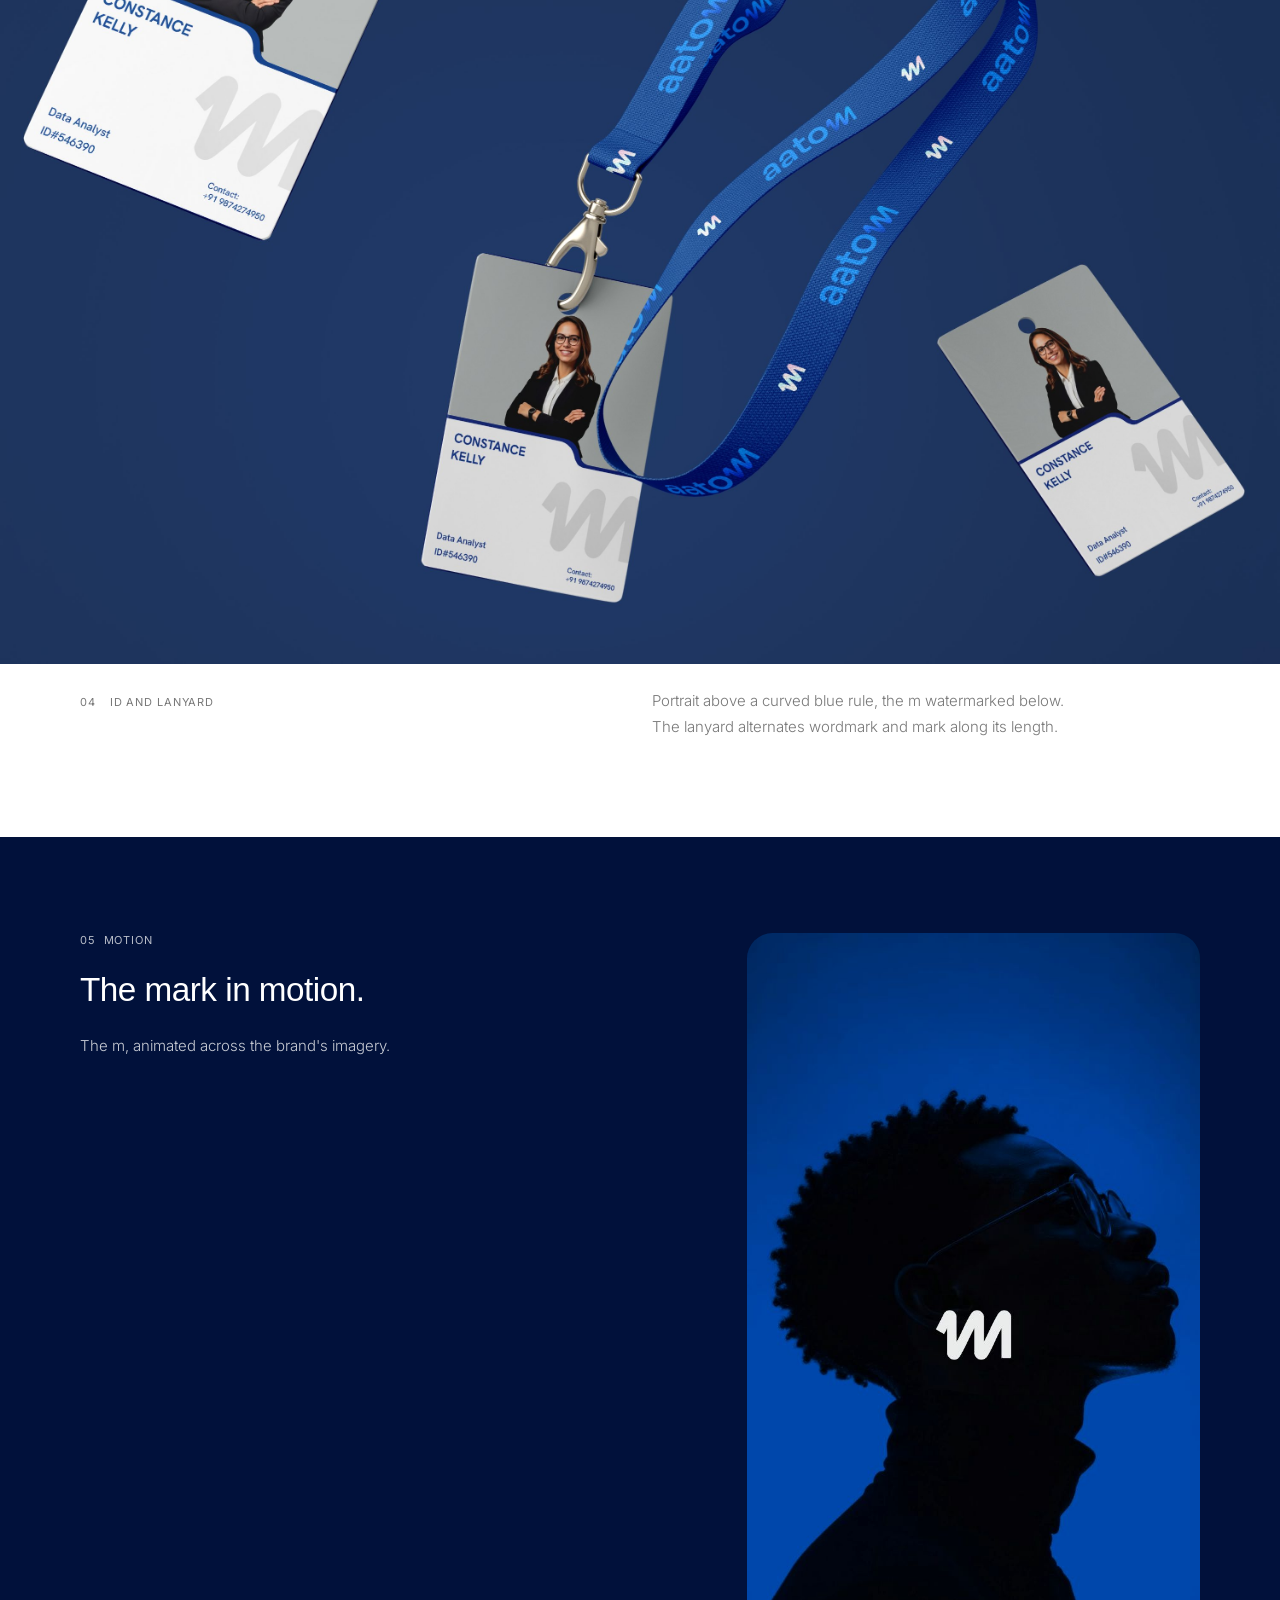
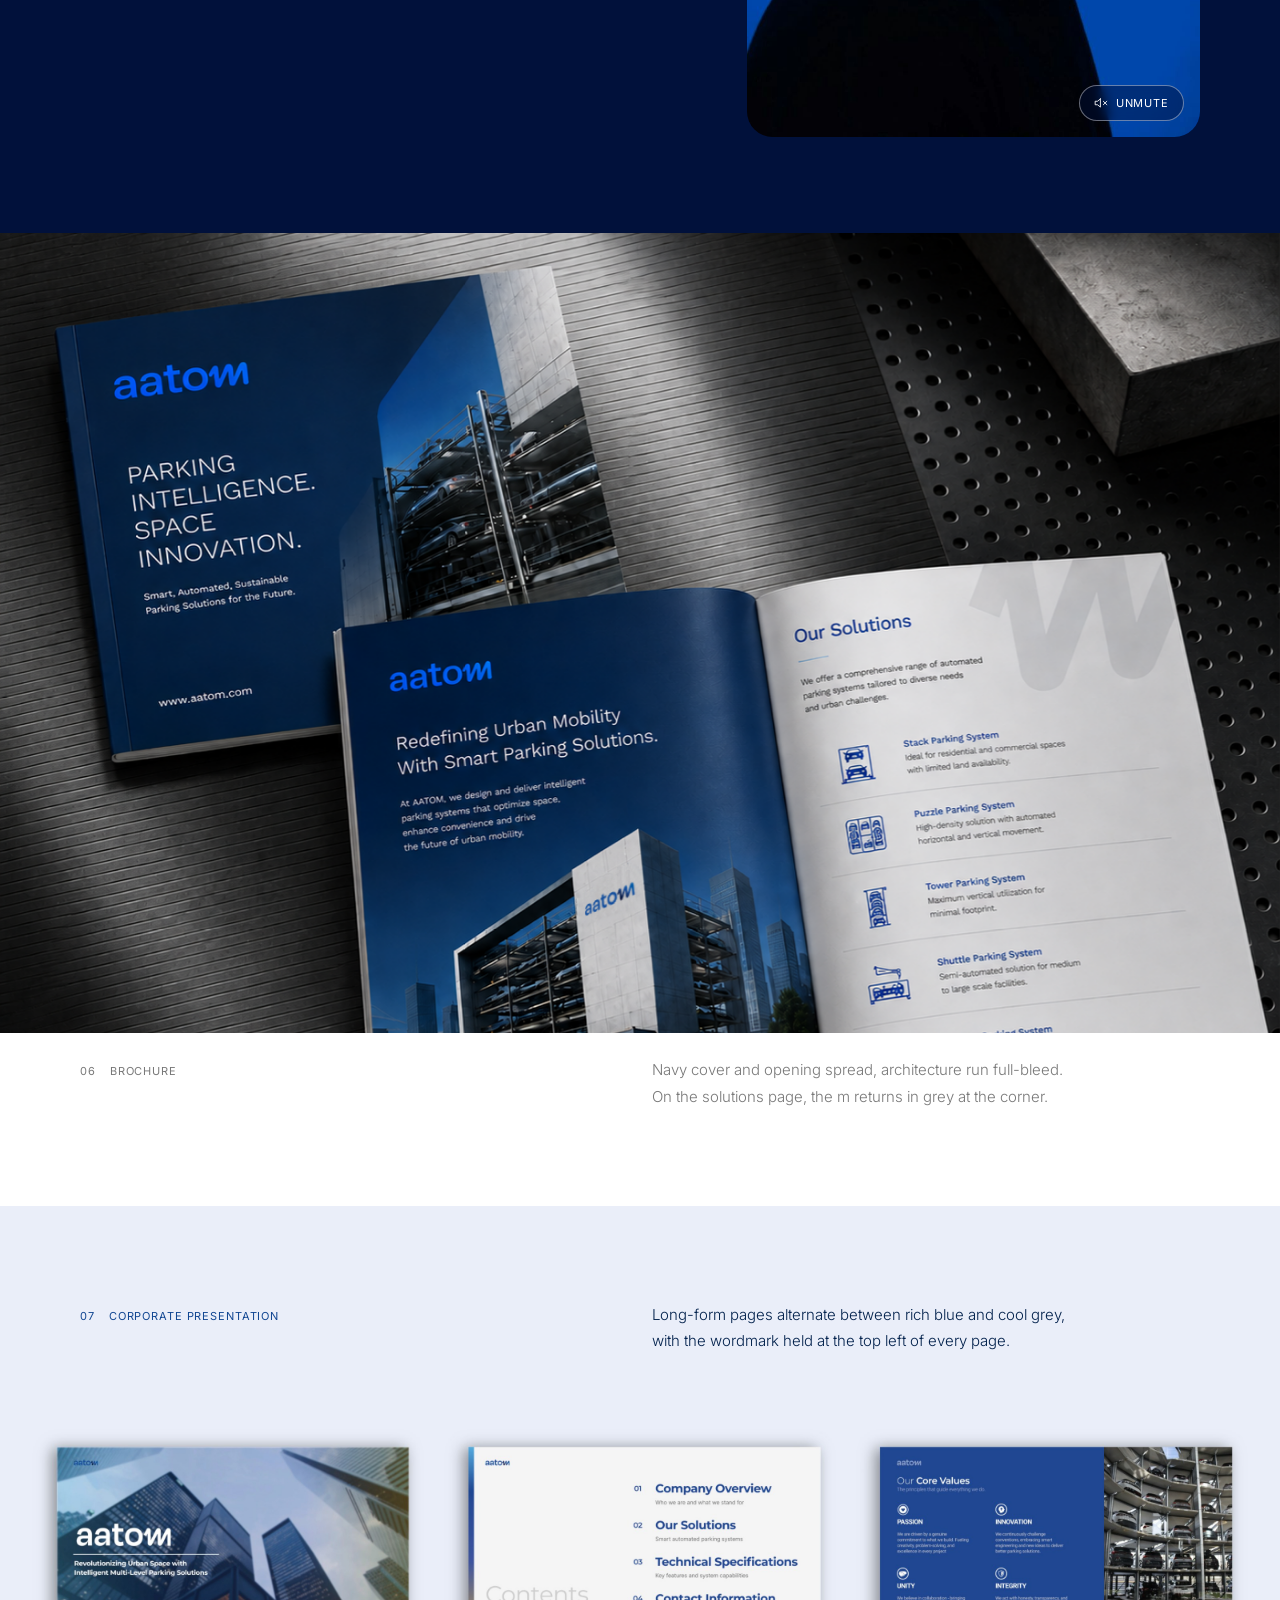
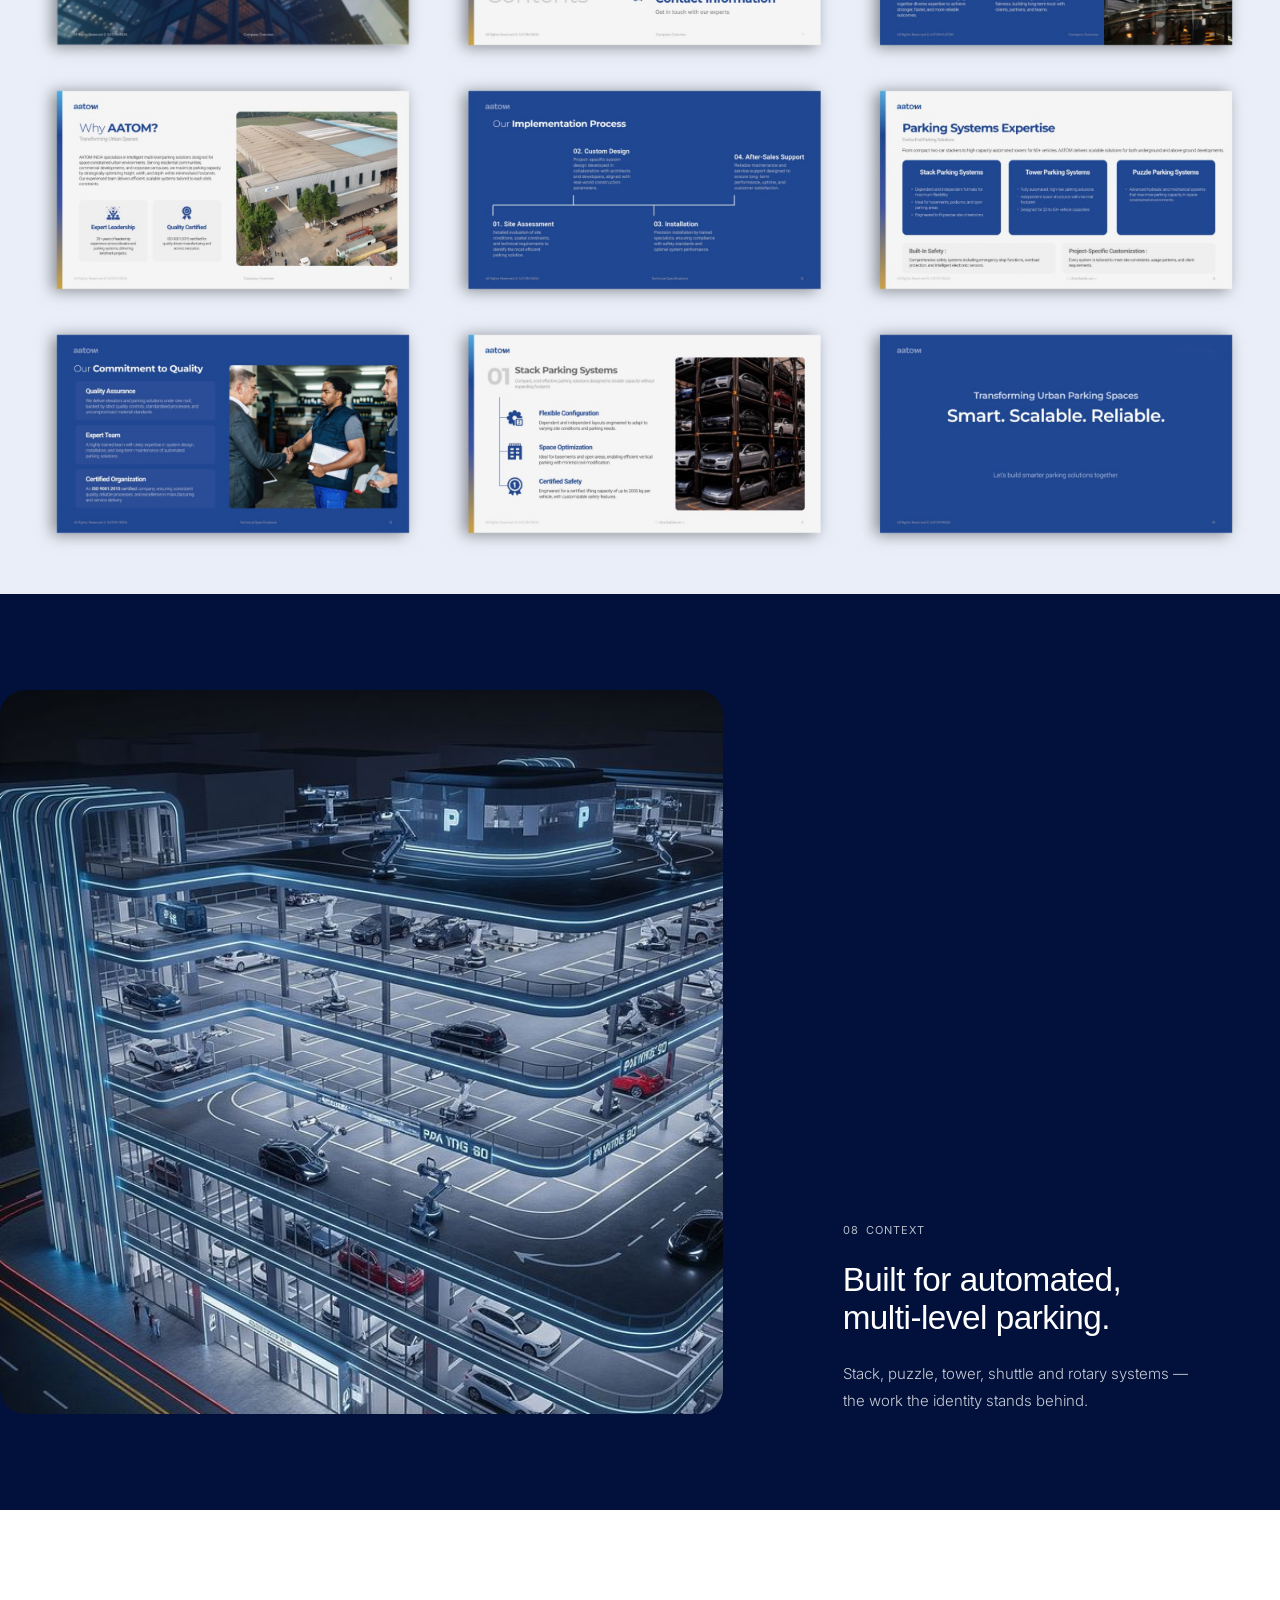
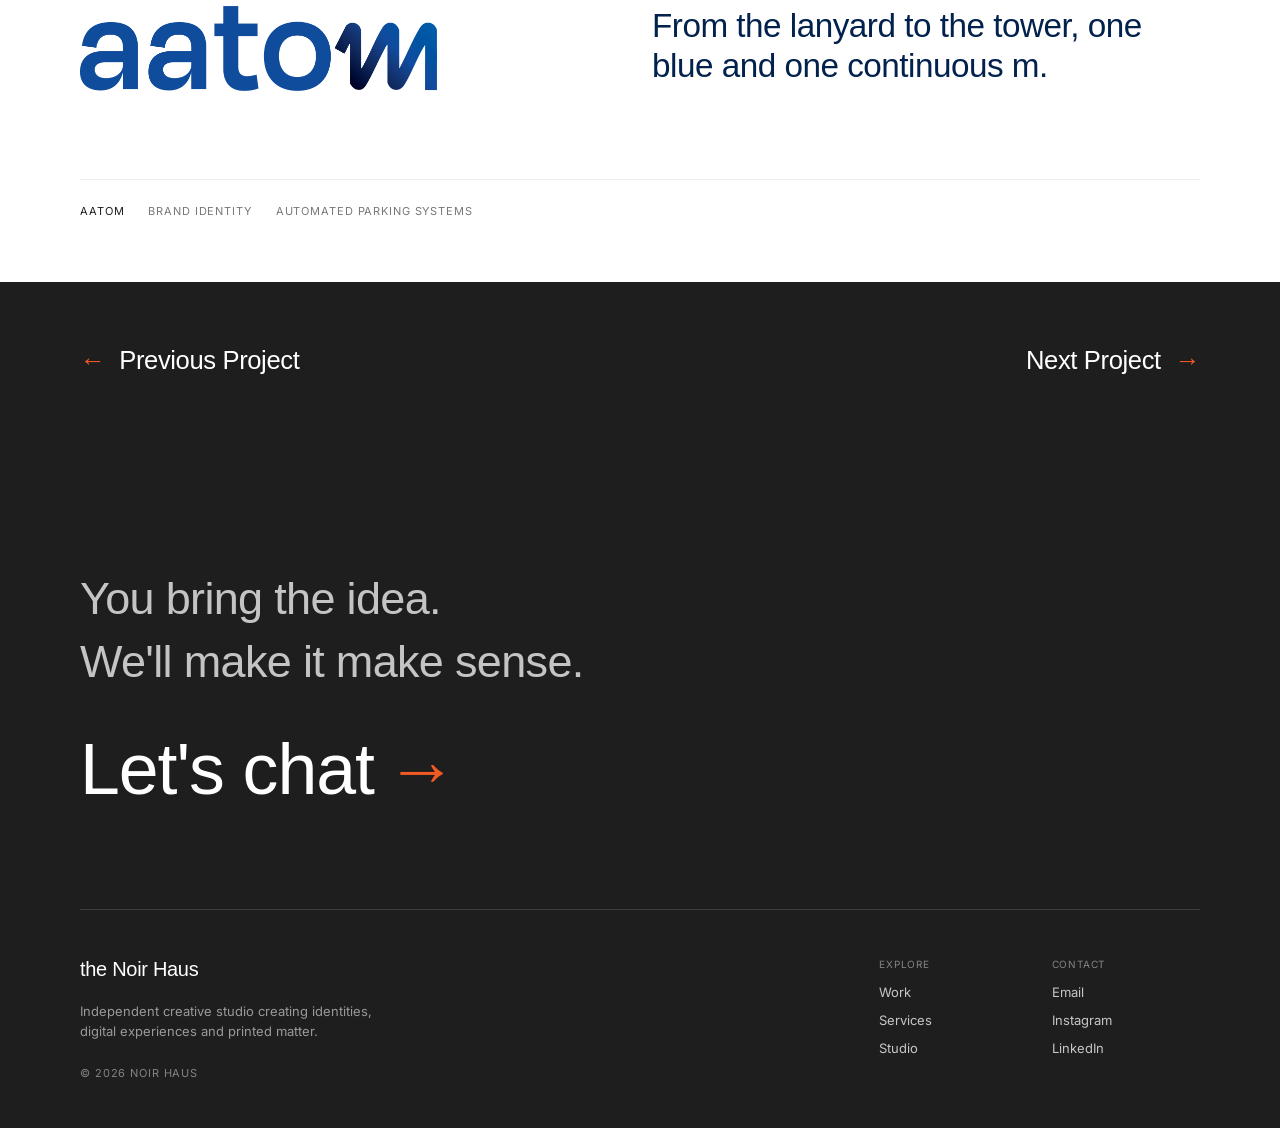
==== commit 8a9be4f1: "Integrate Sam's Hope and Work pages, fix homepage/footer links sitewide Adds the Sam's Hope case-stu" ====
--- a/project/AATOM - Project Page.dc.html
+++ b/project/AATOM - Project Page.dc.html
@@ -2,6 +2,7 @@
 <html lang="en">
 <head>
 <meta charset="UTF-8">
+<meta name="viewport" content="width=device-width, initial-scale=1">
 <title>AATOM — The Noir Haus</title>
 <link rel="stylesheet" href="_ds/the-noir-haus-design-system-ba36cd91-7f9a-45d4-92bb-fae37fb37674/tokens/colors.css">
 <link rel="stylesheet" href="_ds/the-noir-haus-design-system-ba36cd91-7f9a-45d4-92bb-fae37fb37674/tokens/typography.css">
@@ -197,6 +198,7 @@
 .nav-cta{margin-top:24px;background:none;border:1px solid var(--border-strong);border-radius:240px;padding:12px 28px;width:auto;text-align:center;font-size:14px!important;color:var(--text-primary)!important}
 .nav-cta:hover,.nav-cta:active{background:var(--accent);border-color:var(--accent)}
 nav.primary a:not(.nav-cta)::after{left:auto;right:0;bottom:auto;top:50%;transform:translateY(-50%) scale(.4);margin:0}
+nav.primary a[aria-current]:not(.nav-cta)::after{opacity:1;transform:translateY(-50%) scale(1)}
 nav.primary a:not(.nav-cta):hover::after,nav.primary a:not(.nav-cta):active::after{opacity:1;transform:translateY(-50%) scale(1)}
 .next-project{padding:var(--space-6) 0 var(--space-7)}
 .next-link{font-size:clamp(1.6rem,7vw,2.2rem)}
@@ -252,7 +254,7 @@
 <a class="logo" href="index.html" aria-label="The Noir Haus" style="height:45px"><img src="./asset-1-3000-msk4z5c7-dc0f.png" alt="The Noir Haus" style="width:56px;height:43px"></a>
 <button class="menu-toggle" aria-label="Menu" aria-expanded="false"><span></span><span></span></button>
 <nav class="primary">
-<a href="index.html#work">Work</a>
+<a href="Work.html">Work</a>
 <a href="Studio.html">Studio</a>
 <a class="nav-cta" href="Enquire.dc.html">Enquiries</a>
 </nav>
@@ -308,7 +310,7 @@
 </div>
 </section>
 
-<figure class="full pk" data-screen-label="Brochure"><img src="assets/aatom/brochure-v2.png" alt="AATOM brochure cover and opening spread"></figure>
+<figure class="full pk" data-screen-label="Brochure"><img src="assets/aatom/brochure-v4.png" alt="AATOM brochure cover and opening spread"></figure>
 <section class="cap"><div class="grid"><div class="k"><span>06</span><span>Brochure</span></div><p>Navy cover and opening spread, architecture run full-bleed. On the solutions page, the m returns in grey at the corner.</p></div></section>
 
 <section class="dk" data-screen-label="Presentation">
@@ -340,7 +342,7 @@
 <div class="grid">
 <div class="next-inner">
 <a class="next-link prev" href="Adoro.dc.html"><span class="arrow">←</span>Previous Project</a>
-<a class="next-link" href="index.html#work">Next Project<span class="arrow">→</span></a>
+<a class="next-link" href="Design Tales.dc.html">Next Project<span class="arrow">→</span></a>
 </div>
 </div>
 </section>
@@ -350,7 +352,7 @@
 <div class="ft-cta-row">
 <p class="ft-cta-sub" style="color: #FFFFFFBD">You bring the idea.<br>We'll make it make sense.</p>
 </div>
-<a class="ft-cta" href="mailto:hello@thenoirhaus.com">Let's chat<span class="arrow">→</span></a>
+<a class="ft-cta" href="mailto:thenoirhaus@outlook.in" target="_blank" rel="noopener noreferrer">Let's chat<span class="arrow">→</span></a>
 <div class="ft-divider"></div>
 <div class="ft-brand">
 <p class="ft-brand-name">the Noir Haus</p>
@@ -359,11 +361,11 @@
 </div>
 <nav class="ft-group ft-explore">
 <p class="ft-group-label">Explore</p>
-<a href="index.html#work">Work</a><a href="index.html#services">Services</a><a href="Studio.html">Studio</a>
+<a href="Work.html">Work</a><a href="index.html#services">Services</a><a href="Studio.html">Studio</a>
 </nav>
 <nav class="ft-group ft-contact">
 <p class="ft-group-label">Contact</p>
-<a href="mailto:hello@thenoirhaus.com">Email</a><a href="#">Instagram</a><a href="#">LinkedIn</a>
+<a href="mailto:thenoirhaus@outlook.in" target="_blank" rel="noopener noreferrer">Email</a><a href="https://www.instagram.com/thenoirhaus/" target="_blank" rel="noopener noreferrer">Instagram</a><a href="https://www.linkedin.com/in/riya-patel-103ab422a/" target="_blank" rel="noopener noreferrer">LinkedIn</a>
 </nav>
 </div>
 </footer>
